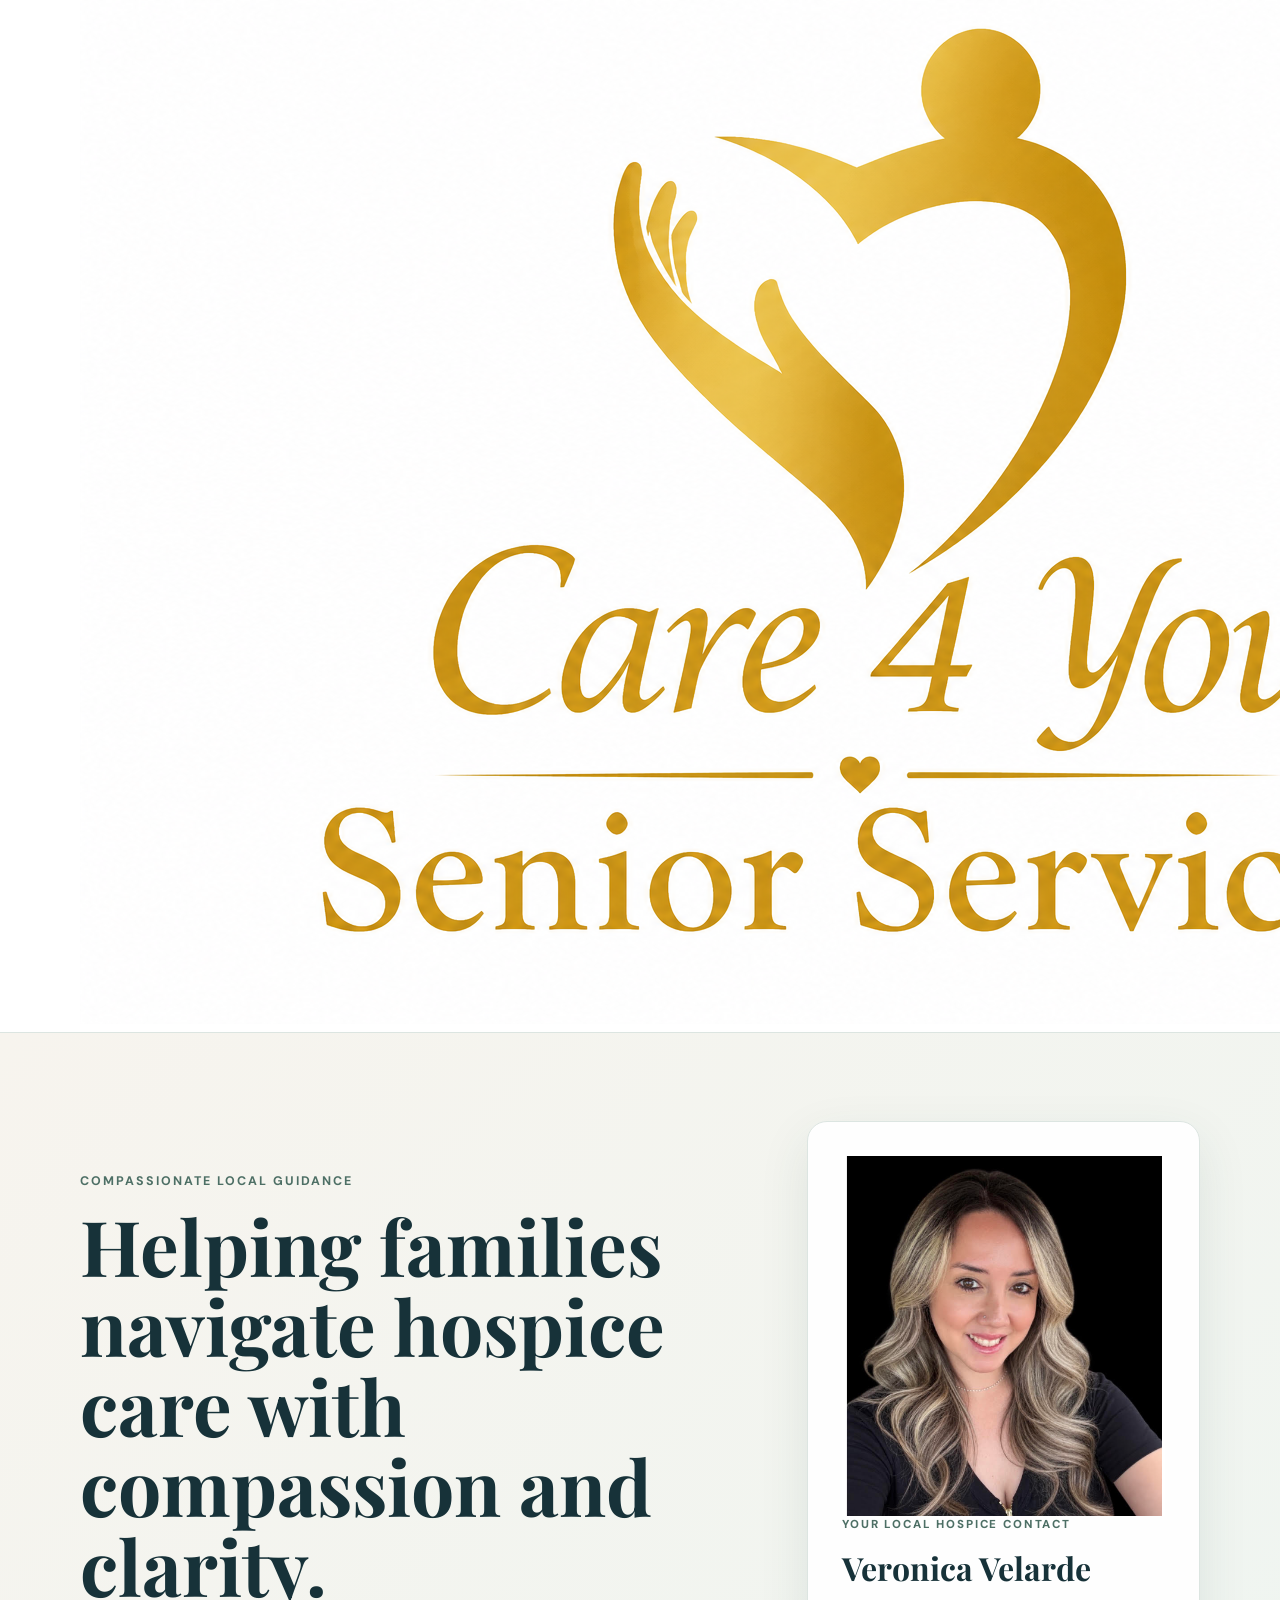
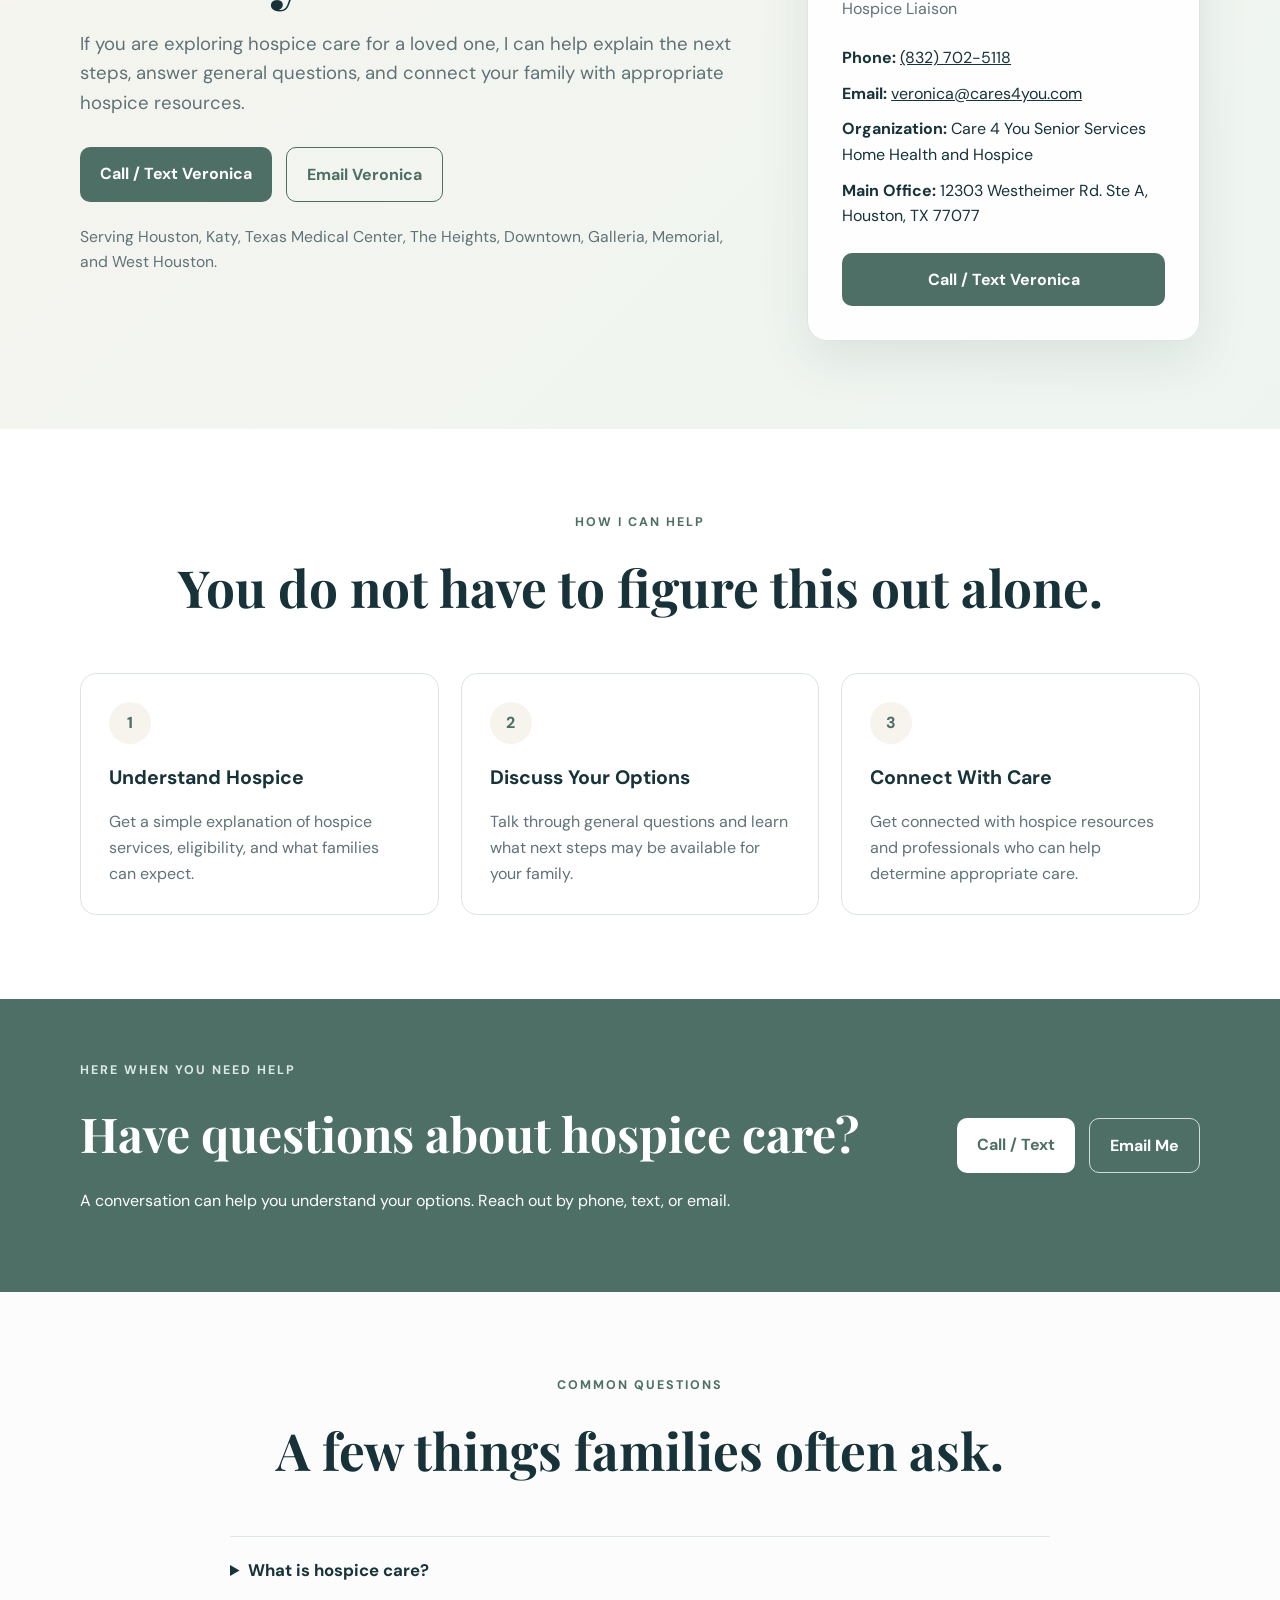
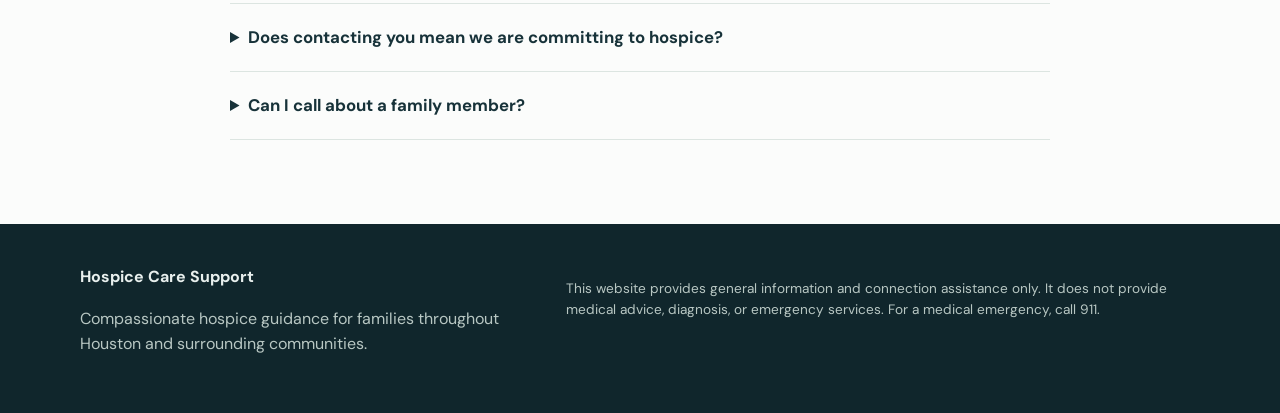
==== index.html @ 18a0938e "Add care 4 you logo to header" ====
<!DOCTYPE html>
<html lang="en">
<head>
  <meta charset="UTF-8" />
  <meta name="viewport" content="width=device-width, initial-scale=1.0" />
  <meta name="description" content="Contact Veronica Velarde, Hospice Liaison with Care 4 You Senior Services Home Health and Hospice, serving Houston, Katy, Texas Medical Center, The Heights, Downtown, Galleria, Memorial, and West Houston." />
  <title>Veronica Velarde | Hospice Liaison | Care 4 You</title>
  <link rel="preconnect" href="https://fonts.googleapis.com">
  <link rel="preconnect" href="https://fonts.gstatic.com" crossorigin>
  <link href="https://fonts.googleapis.com/css2?family=DM+Sans:wght@400;500;600;700&family=Playfair+Display:wght@600;700&display=swap" rel="stylesheet">
  <link rel="stylesheet" href="styles.css" />
</head>
<body>
  <header class="topbar">
    <div class="container nav">
     <div class="brand"><img src="ChatGPT%20Image%20Sep%201%2C%202026%2C%2009_14_58%20PM.png" alt="Care 4 You Senior Services"></div>
      <a class="nav-call" href="tel:+18327025118">Call / Text</a>
    </div>
  </header>

  <main>
    <section class="hero">
      <div class="container hero-grid">
        <div>
          <p class="eyebrow">COMPASSIONATE LOCAL GUIDANCE</p>
          <h1>Helping families navigate hospice care with compassion and clarity.</h1>
          <p class="hero-copy">
            If you are exploring hospice care for a loved one, I can help explain the next steps,
            answer general questions, and connect your family with appropriate hospice resources.
          </p>

          <div class="hero-actions">
            <a class="btn btn-primary" href="tel:+18327025118">Call / Text Veronica</a>
            <a class="btn btn-secondary" href="mailto:veronica@cares4you.com">Email Veronica</a>
          </div>

          <p class="service-area">Serving Houston, Katy, Texas Medical Center, The Heights, Downtown, Galleria, Memorial, and West Houston.</p>
        </div>

        <div class="contact-card">
         <img class="profile-photo" src="veronica-velarde.png" alt="Veronica Velarde, Hospice Liaison" />
          <p class="small-label">YOUR LOCAL HOSPICE CONTACT</p>
          <h2>Veronica Velarde</h2>
          <p class="role">Hospice Liaison</p>

          <div class="contact-lines">
            <p><strong>Phone:</strong> <a href="tel:+18327025118">(832) 702-5118</a></p>
            <p><strong>Email:</strong> <a href="mailto:veronica@cares4you.com">veronica@cares4you.com</a></p>
            <p><strong>Organization:</strong> Care 4 You Senior Services Home Health and Hospice</p>
            <p><strong>Main Office:</strong> 12303 Westheimer Rd. Ste A, Houston, TX 77077</p>
          </div>

          <a class="btn btn-primary full" href="tel:+18327025118">Call / Text Veronica</a>
          </div>
        </div>
      </div>
    </section>

    <section class="section">
      <div class="container">
        <p class="eyebrow center">HOW I CAN HELP</p>
        <h2 class="section-title">You do not have to figure this out alone.</h2>

        <div class="cards">
          <article class="info-card">
            <div class="icon">1</div>
            <h3>Understand Hospice</h3>
            <p>Get a simple explanation of hospice services, eligibility, and what families can expect.</p>
          </article>

          <article class="info-card">
            <div class="icon">2</div>
            <h3>Discuss Your Options</h3>
            <p>Talk through general questions and learn what next steps may be available for your family.</p>
          </article>

          <article class="info-card">
            <div class="icon">3</div>
            <h3>Connect With Care</h3>
            <p>Get connected with hospice resources and professionals who can help determine appropriate care.</p>
          </article>
        </div>
      </div>
    </section>

    <section class="cta">
      <div class="container cta-inner">
        <div>
          <p class="eyebrow light">HERE WHEN YOU NEED HELP</p>
          <h2>Have questions about hospice care?</h2>
          <p>A conversation can help you understand your options. Reach out by phone, text, or email.</p>
        </div>

        <div class="cta-actions">
          <a class="btn btn-light" href="tel:+18327025118">Call / Text</a>
          <a class="btn btn-outline-light" href="mailto:veronica@cares4you.com">Email Me</a>
        </div>
      </div>
    </section>

    <section class="section faq-section">
      <div class="container narrow">
        <p class="eyebrow center">COMMON QUESTIONS</p>
        <h2 class="section-title">A few things families often ask.</h2>

        <details>
          <summary>What is hospice care?</summary>
          <p>Hospice focuses on comfort, quality of life, and support for people with serious illness and their families.</p>
        </details>

        <details>
          <summary>Does contacting you mean we are committing to hospice?</summary>
          <p>No. Reaching out is simply a way to ask questions and learn about options. A qualified hospice team determines eligibility and develops any plan of care.</p>
        </details>

        <details>
          <summary>Can I call about a family member?</summary>
          <p>Yes. You can reach out with general questions. Please avoid sending sensitive medical information through regular email or text unless you have been directed to a secure method.</p>
        </details>
      </div>
    </section>
  </main>

  <footer>
    <div class="container footer-inner">
      <div>
        <strong>Hospice Care Support</strong>
        <p>Compassionate hospice guidance for families throughout Houston and surrounding communities.</p>
      </div>
      <p class="disclaimer">
        This website provides general information and connection assistance only. It does not provide medical advice,
        diagnosis, or emergency services. For a medical emergency, call 911.
      </p>
    </div>
  </footer>
</body>
</html>
---- styles.css ----
* {
  box-sizing: border-box;
}

:root {
  --ink: #173239;
  --muted: #607277;
  --cream: #f7f4ee;
  --sage: #6f8f83;
  --sage-dark: #4d6f65;
  --white: #ffffff;
  --line: #dce5e1;
}

body {
  margin: 0;
  font-family: "DM Sans", Arial, sans-serif;
  color: var(--ink);
  background: var(--white);
  line-height: 1.6;
}

a {
  color: inherit;
}

.container {
  width: min(1120px, calc(100% - 40px));
  margin: 0 auto;
}

.narrow {
  max-width: 820px;
}

.topbar {
  background: var(--white);
  border-bottom: 1px solid var(--line);
  position: sticky;
  top: 0;
  z-index: 10;
}

.nav {
  min-height: 72px;
  display: flex;
  align-items: center;
  justify-content: space-between;
}

.brand {
  font-family: "Playfair Display", Georgia, serif;
  font-size: 1.25rem;
  font-weight: 700;
}

.nav-call {
  text-decoration: none;
  font-weight: 700;
  color: var(--sage-dark);
}

.hero {
  background: linear-gradient(135deg, #f7f4ee 0%, #eef5f1 100%);
  padding: 88px 0;
}

.hero-grid {
  display: grid;
  grid-template-columns: 1.35fr .8fr;
  gap: 64px;
  align-items: center;
}

.eyebrow {
  font-size: .78rem;
  letter-spacing: .16em;
  font-weight: 700;
  color: var(--sage-dark);
  margin: 0 0 14px;
}

.eyebrow.center {
  text-align: center;
}

.eyebrow.light {
  color: #dbe9e4;
}

h1, h2, h3 {
  margin-top: 0;
}

h1, h2 {
  font-family: "Playfair Display", Georgia, serif;
}

h1 {
  font-size: clamp(2.6rem, 6vw, 4.8rem);
  line-height: 1.04;
  margin-bottom: 24px;
  max-width: 850px;
}

.hero-copy {
  font-size: 1.16rem;
  color: var(--muted);
  max-width: 720px;
  margin-bottom: 28px;
}

.hero-actions,
.cta-actions {
  display: flex;
  gap: 14px;
  flex-wrap: wrap;
}

.btn {
  display: inline-block;
  text-decoration: none;
  padding: 14px 20px;
  border-radius: 10px;
  font-weight: 700;
  transition: .2s ease;
}

.btn-primary {
  background: var(--sage-dark);
  color: var(--white);
}

.btn-primary:hover {
  transform: translateY(-1px);
  background: #3f6057;
}

.btn-secondary {
  border: 1px solid var(--sage-dark);
  color: var(--sage-dark);
  background: transparent;
}

.btn.full {
  display: block;
  text-align: center;
}

.service-area {
  margin-top: 22px;
  color: var(--muted);
  font-size: .98rem;
}

.contact-card {
  background: rgba(255,255,255,.92);
  border: 1px solid var(--line);
  padding: 34px;
  border-radius: 20px;
  box-shadow: 0 18px 50px rgba(44, 74, 67, .10);
}

.small-label {
  margin: 0 0 8px;
  font-size: .72rem;
  font-weight: 800;
  letter-spacing: .16em;
  color: var(--sage-dark);
}

.contact-card h2 {
  margin-bottom: 2px;
  font-size: 2rem;
}

.role {
  margin-top: 0;
  color: var(--muted);
}

.contact-lines {
  margin: 24px 0;
}

.contact-lines p {
  margin: 10px 0;
}

.section {
  padding: 84px 0;
}

.section-title {
  font-size: clamp(2rem, 4vw, 3.2rem);
  text-align: center;
  margin-bottom: 44px;
}

.cards {
  display: grid;
  grid-template-columns: repeat(3, 1fr);
  gap: 22px;
}

.info-card {
  border: 1px solid var(--line);
  border-radius: 16px;
  padding: 28px;
}

.info-card h3 {
  font-size: 1.22rem;
  margin-bottom: 10px;
}

.info-card p {
  color: var(--muted);
  margin-bottom: 0;
}

.icon {
  width: 42px;
  height: 42px;
  border-radius: 50%;
  display: grid;
  place-items: center;
  background: var(--cream);
  color: var(--sage-dark);
  font-weight: 800;
  margin-bottom: 18px;
}

.cta {
  background: var(--sage-dark);
  color: var(--white);
  padding: 62px 0;
}

.cta-inner {
  display: flex;
  align-items: center;
  justify-content: space-between;
  gap: 36px;
}

.cta h2 {
  font-size: clamp(2rem, 4vw, 3rem);
  margin-bottom: 10px;
}

.cta p {
  max-width: 670px;
}

.btn-light {
  background: var(--white);
  color: var(--sage-dark);
}

.btn-outline-light {
  border: 1px solid rgba(255,255,255,.75);
  color: var(--white);
}

.faq-section {
  background: #fbfcfb;
}

details {
  border-top: 1px solid var(--line);
  padding: 20px 0;
}

details:last-child {
  border-bottom: 1px solid var(--line);
}

summary {
  cursor: pointer;
  font-weight: 700;
  font-size: 1.05rem;
}

details p {
  color: var(--muted);
  margin: 12px 0 0;
}

footer {
  background: #10262c;
  color: #e8efed;
  padding: 40px 0;
}

.footer-inner {
  display: grid;
  grid-template-columns: 1fr 1.4fr;
  gap: 34px;
  align-items: start;
}

.footer-inner p {
  color: #b8c7c3;
}

.disclaimer {
  font-size: .85rem;
}

@media (max-width: 820px) {
  .hero {
    padding: 64px 0;
  }

  .hero-grid,
  .cards,
  .footer-inner {
    grid-template-columns: 1fr;
  }

  .hero-grid {
    gap: 34px;
  }

  .cta-inner {
    display: block;
  }

  .cta-actions {
    margin-top: 24px;
  }
}

@media (max-width: 520px) {
  .container {
    width: min(100% - 28px, 1120px);
  }

  h1 {
    font-size: 2.55rem;
  }

  .hero-actions .btn,
  .cta-actions .btn {
    width: 100%;
    text-align: center;
  }

  .contact-card {
    padding: 26px 22px;
  }
}


.profile-card {
  padding: 0;
  overflow: hidden;
}

.photo-wrap {
  width: 100%;
  background: #111;
  border-bottom: 1px solid var(--line);
}

.profile-photo {
  width: 100%;
  height: 360px;
  display: block;
  object-fit: cover;
  object-position: center 18%;
}

.profile-content {
  padding: 28px 34px 34px;
}

@media (max-width: 820px) {
  .profile-photo {
    height: 460px;
    object-position: center 15%;
  }
}

@media (max-width: 520px) {
  .profile-photo {
    height: 380px;
  }

  .profile-content {
    padding: 24px 22px 28px;
  }
}
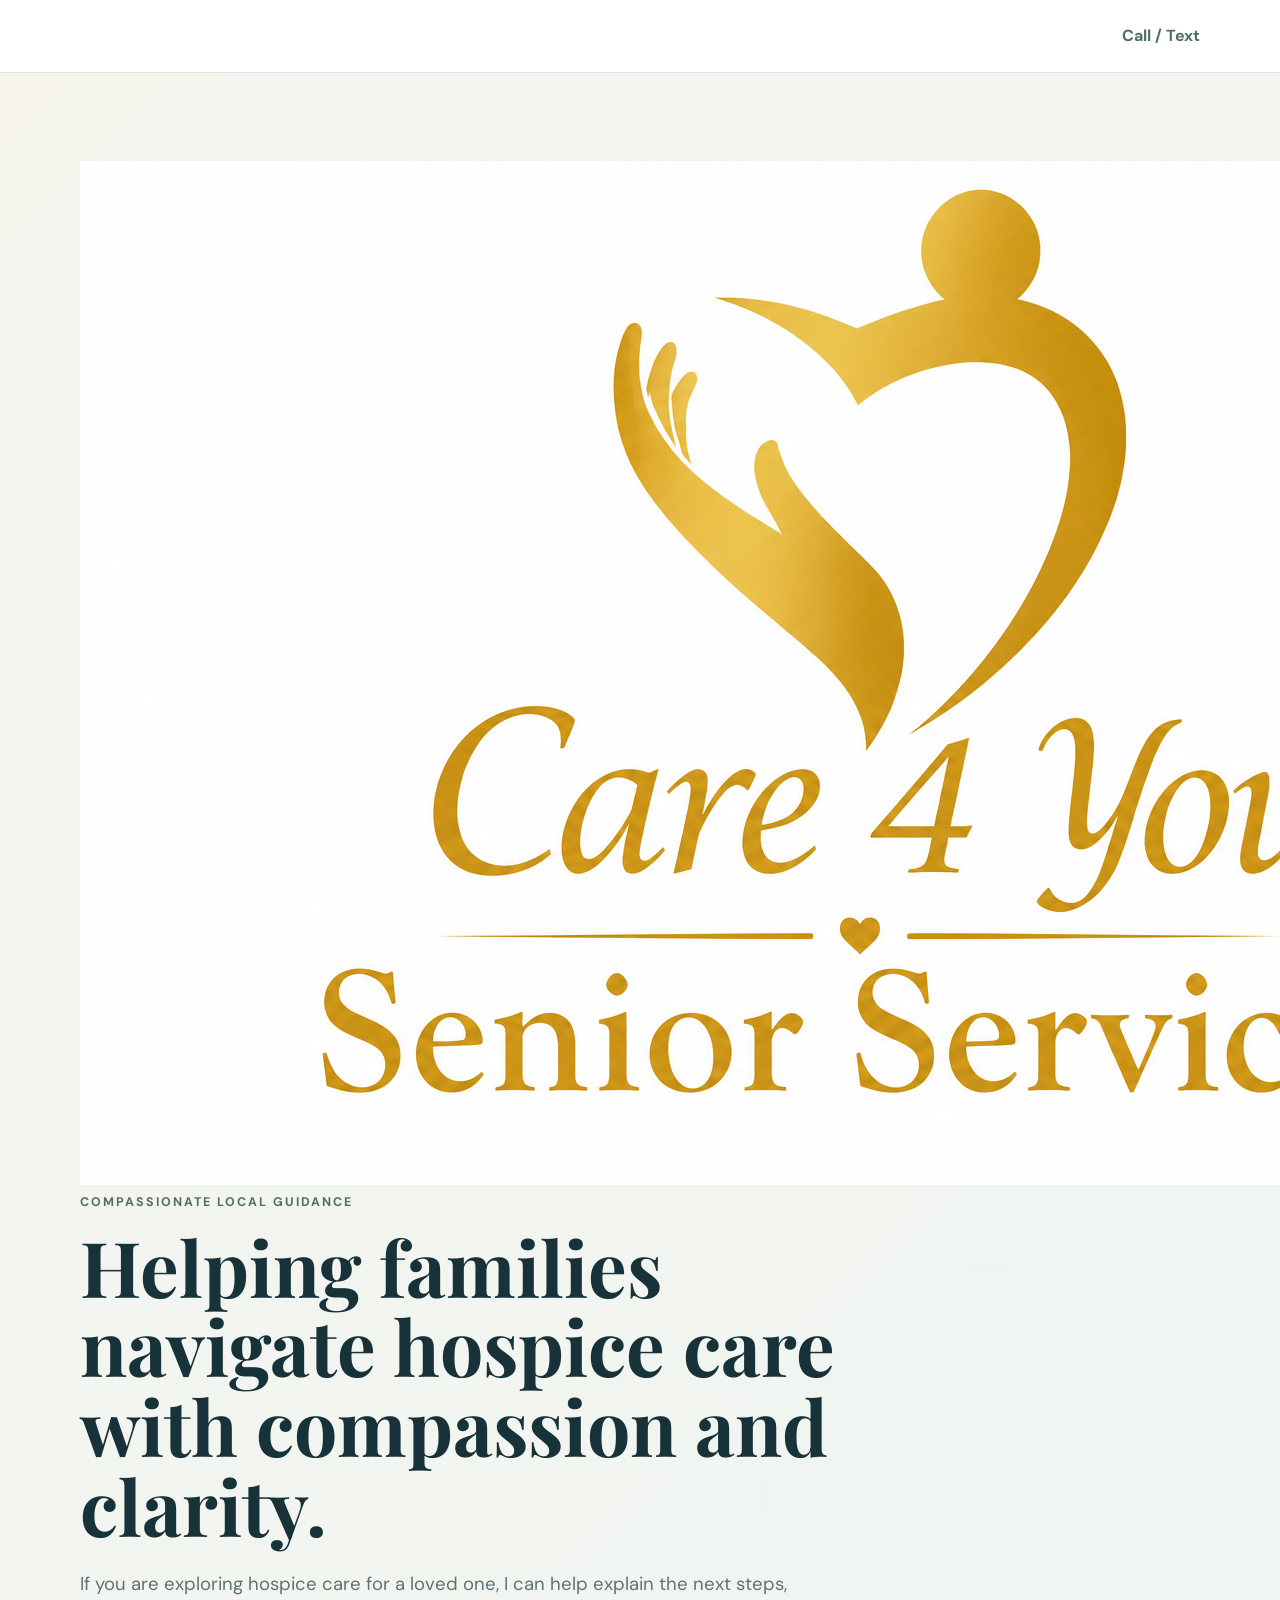
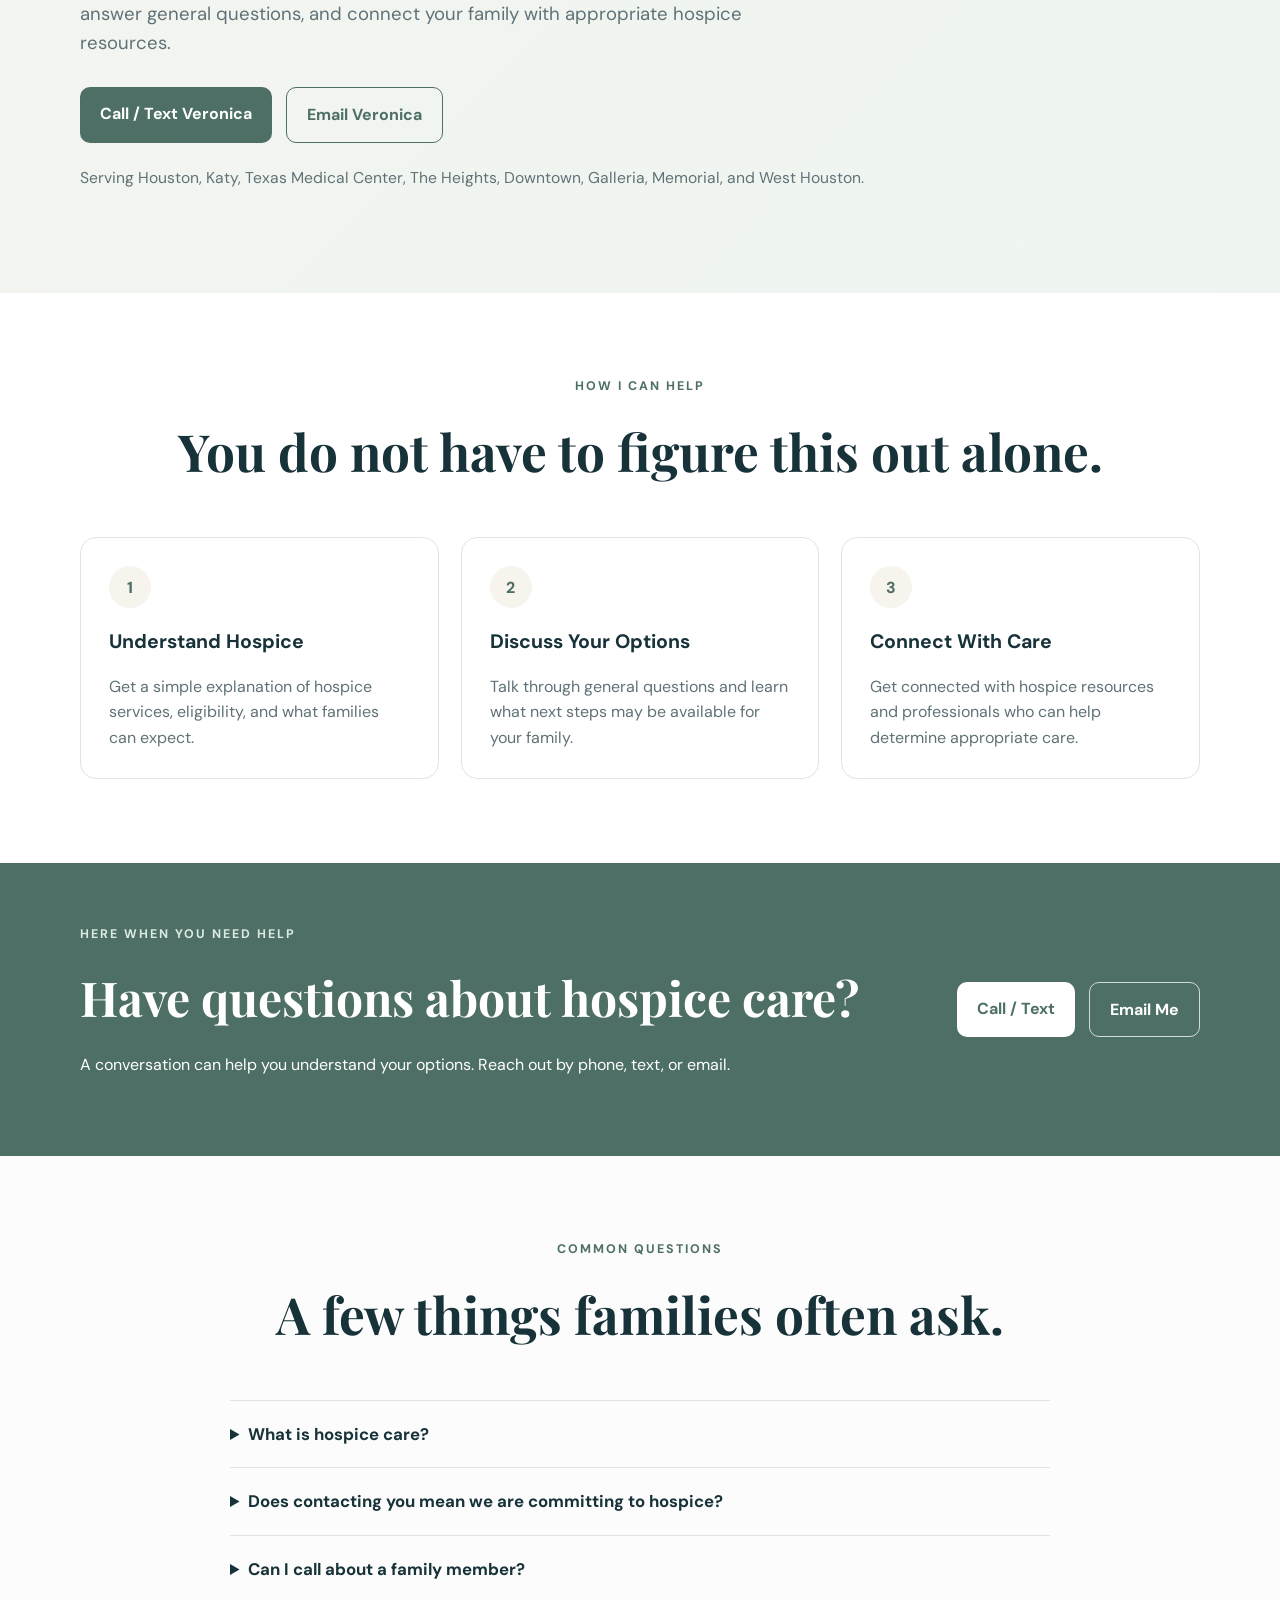
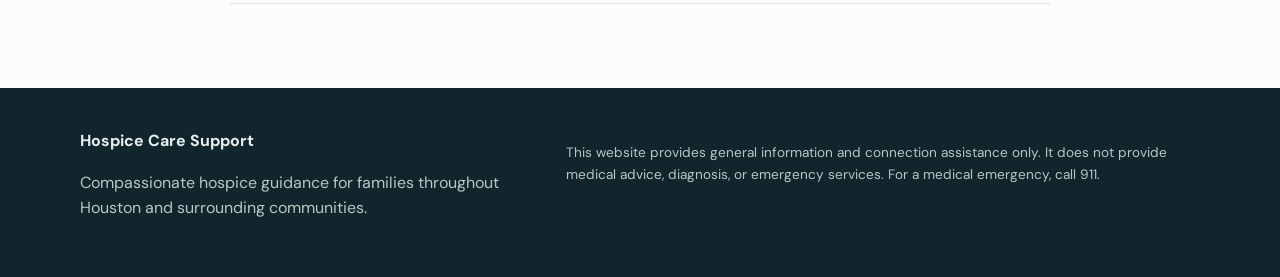
==== commit fe467d69: "Update index.html" ====
--- a/index.html
+++ b/index.html
@@ -13,7 +13,7 @@
 <body>
   <header class="topbar">
     <div class="container nav">
-     <div class="brand"><img src="ChatGPT%20Image%20Sep%201%2C%202026%2C%2009_14_58%20PM.png" alt="Care 4 You Senior Services"></div>
+    <div class="brand"></div>
       <a class="nav-call" href="tel:+18327025118">Call / Text</a>
     </div>
   </header>
@@ -22,6 +22,7 @@
     <section class="hero">
       <div class="container hero-grid">
         <div>
+          <img class="hero-logo" src="ChatGPT%20Image%20Sep%201%2C%202026%2C%2009_14_58%20PM.png" alt="Care 4 You Senior Services">
           <p class="eyebrow">COMPASSIONATE LOCAL GUIDANCE</p>
           <h1>Helping families navigate hospice care with compassion and clarity.</h1>
           <p class="hero-copy">
--- a/styles.css
+++ b/styles.css
@@ -53,6 +53,12 @@
   font-size: 1.25rem;
   font-weight: 700;
 }
+.brand img {
+    display: block;
+    width: 150px;
+    height: 55px;
+    object-fit: contain;
+}
 
 .nav-call {
   text-decoration: none;
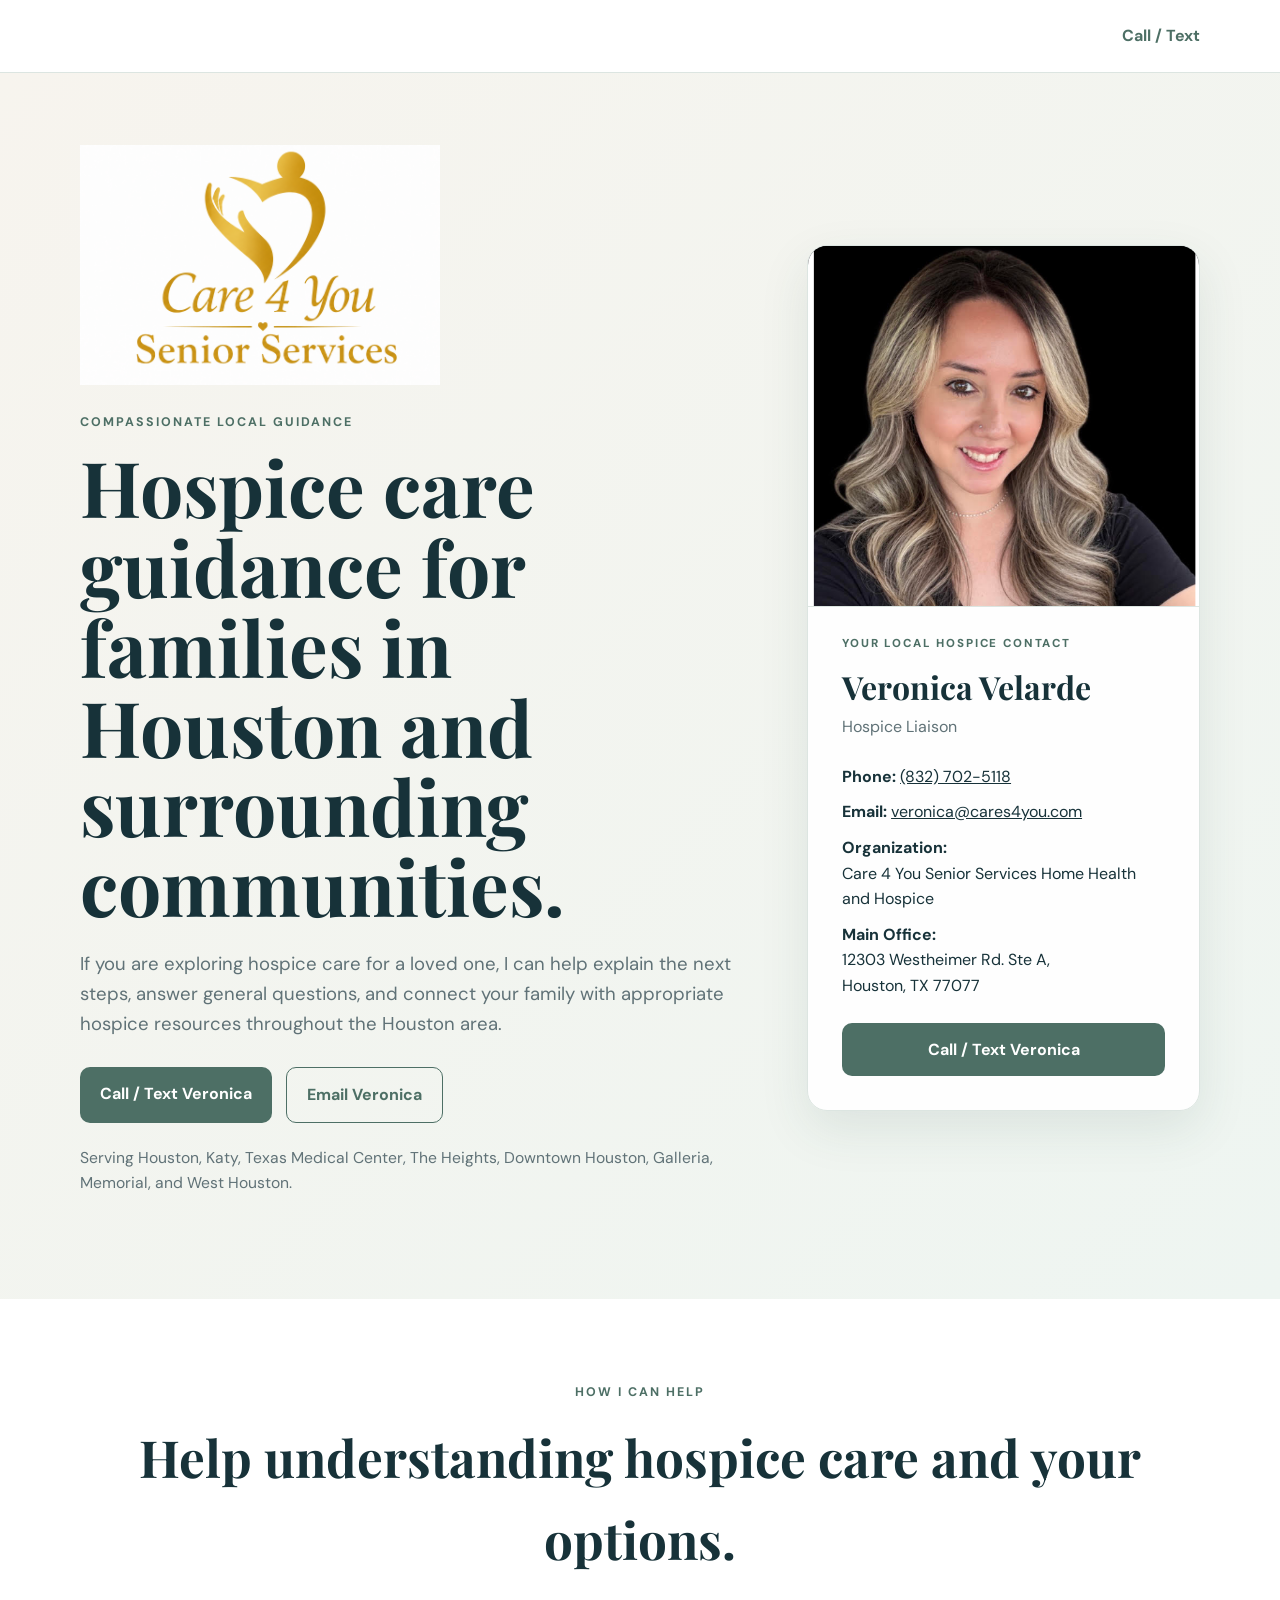
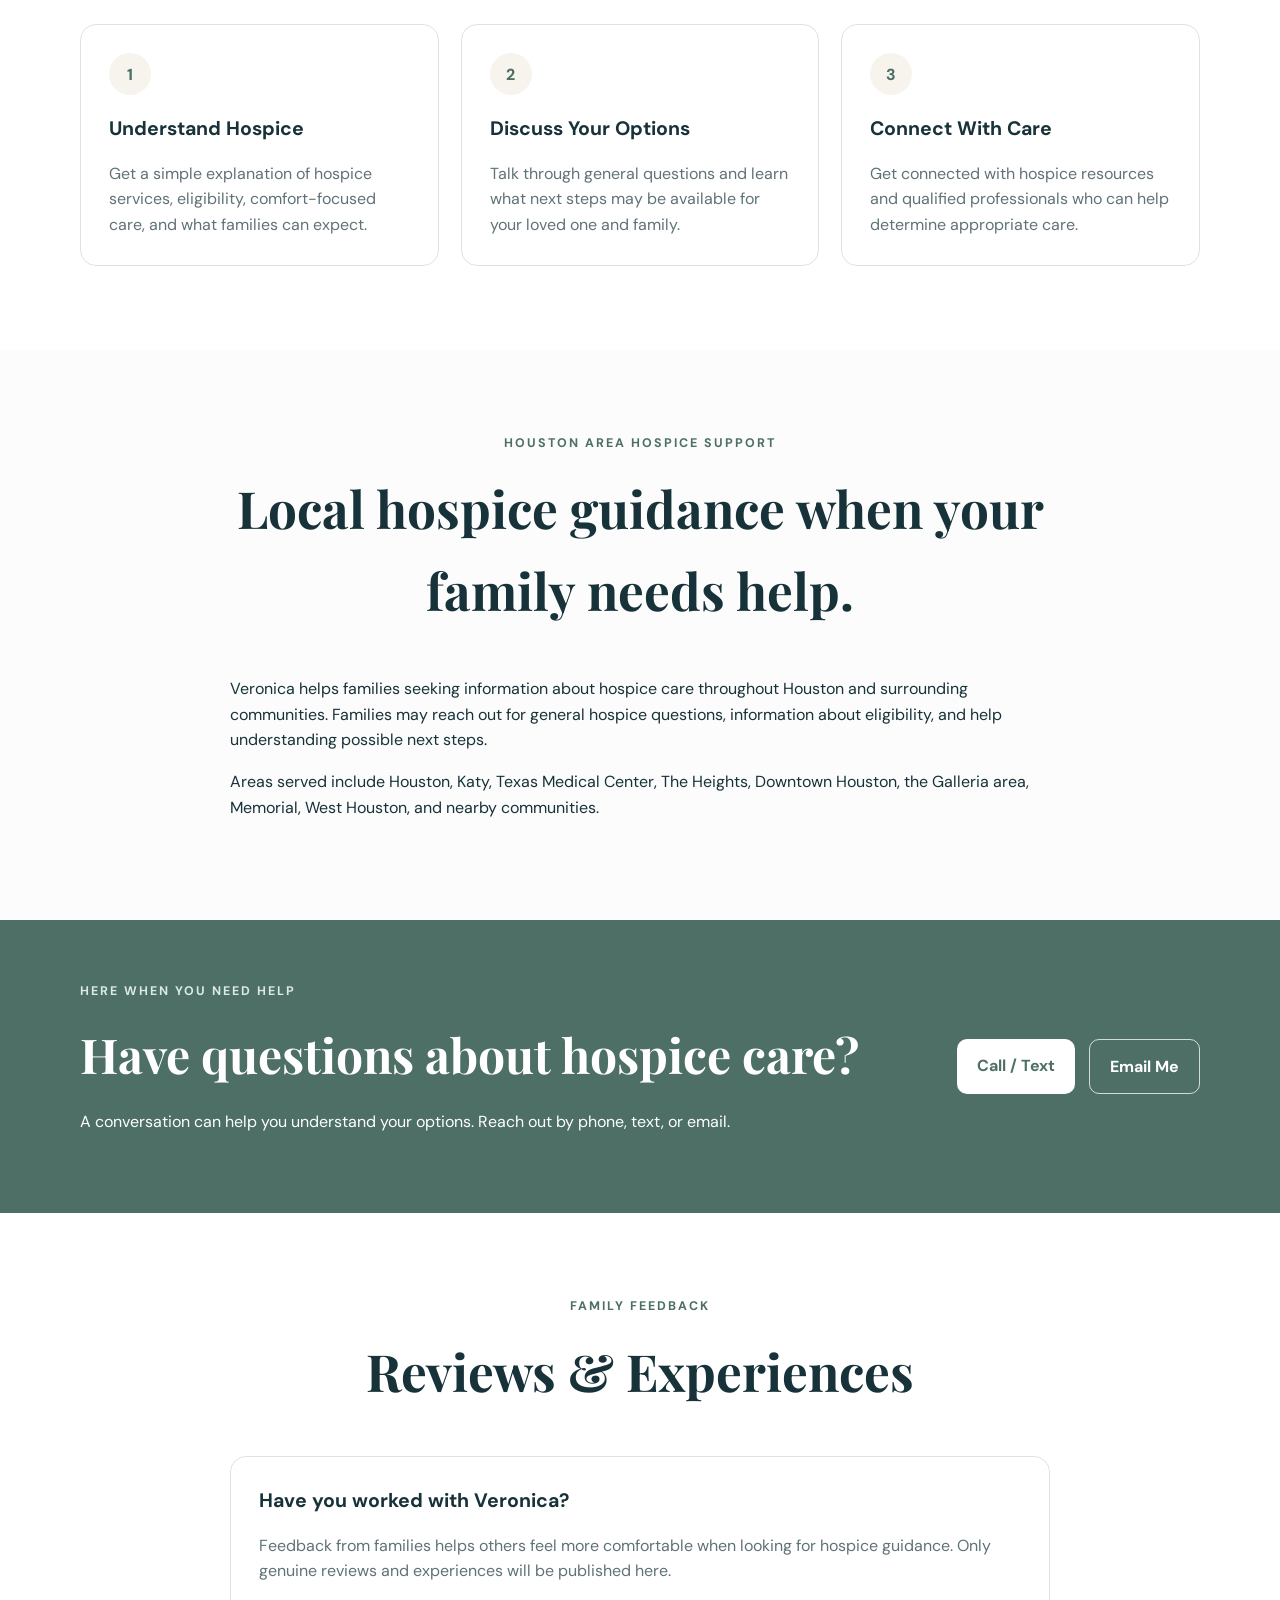
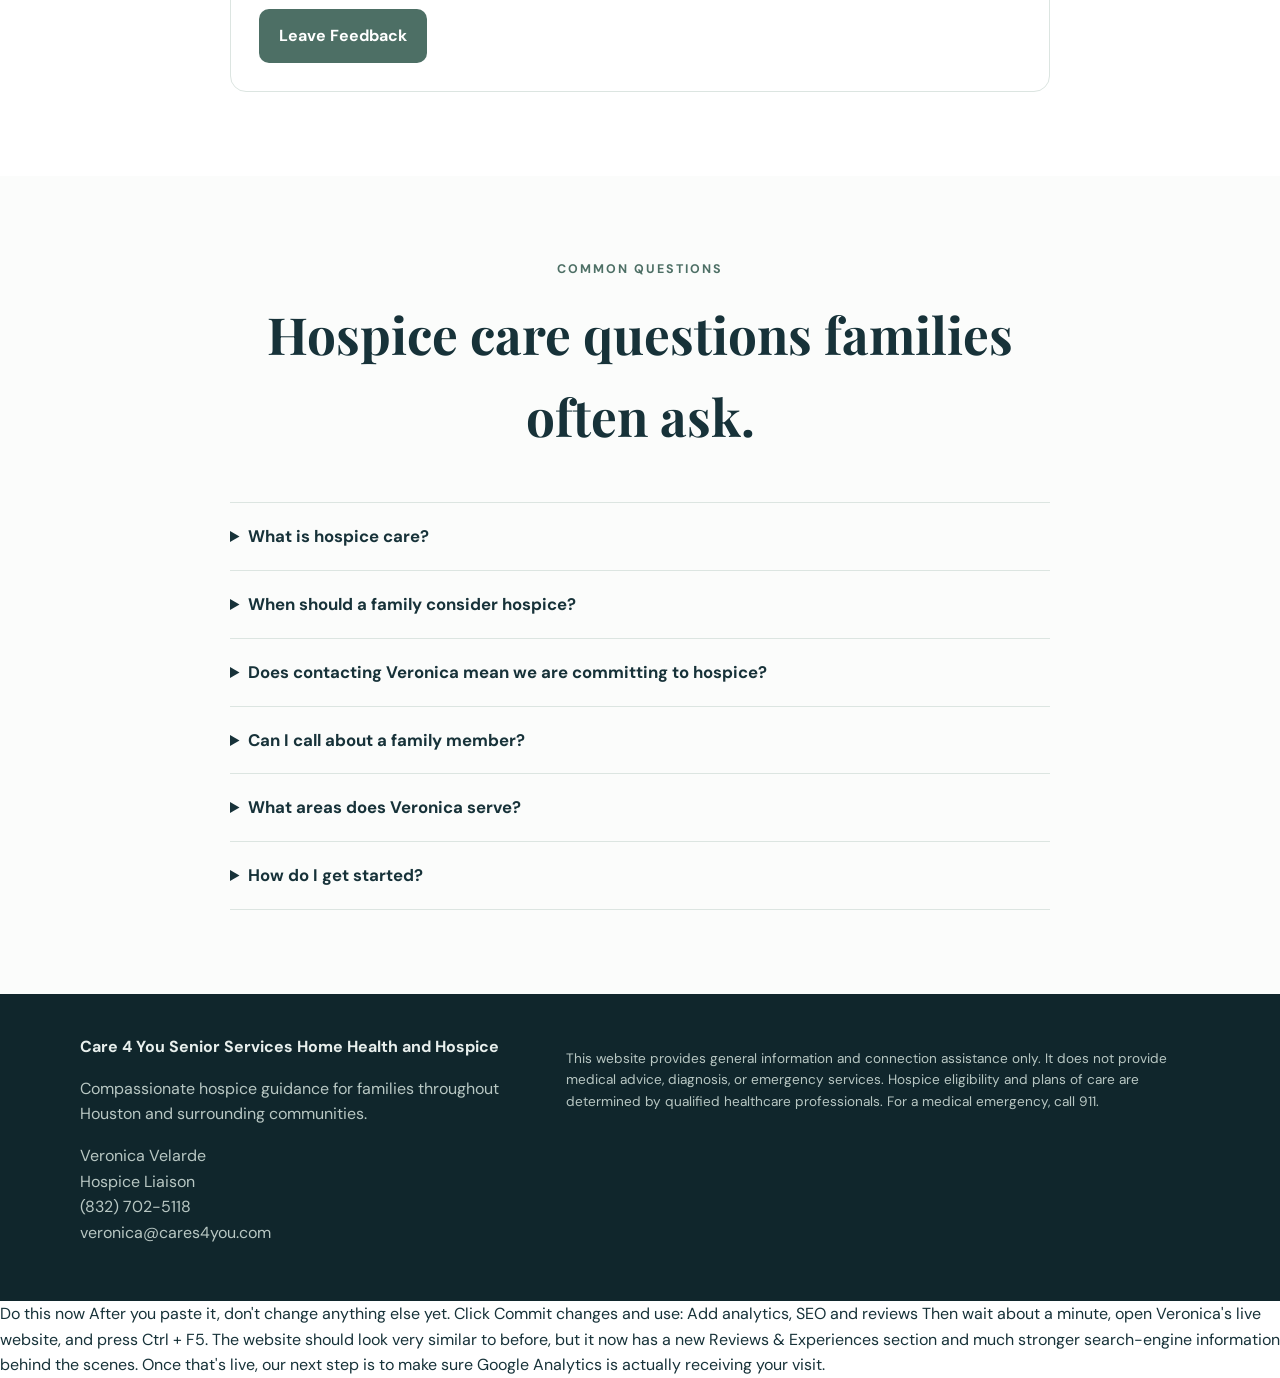
==== commit d30578de: "Update index.html" ====
--- a/index.html
+++ b/index.html
@@ -1,138 +1,587 @@
 <!DOCTYPE html>
 <html lang="en">
 <head>
+
+  <!-- Google Analytics -->
+  <script async src="https://www.googletagmanager.com/gtag/js?id=G-F13SNYZXZ0"></script>
+  <script>
+    window.dataLayer = window.dataLayer || [];
+    function gtag(){dataLayer.push(arguments);}
+    gtag('js', new Date());
+    gtag('config', 'G-F13SNYZXZ0');
+  </script>
+
   <meta charset="UTF-8" />
   <meta name="viewport" content="width=device-width, initial-scale=1.0" />
-  <meta name="description" content="Contact Veronica Velarde, Hospice Liaison with Care 4 You Senior Services Home Health and Hospice, serving Houston, Katy, Texas Medical Center, The Heights, Downtown, Galleria, Memorial, and West Houston." />
-  <title>Veronica Velarde | Hospice Liaison | Care 4 You</title>
+
+  <title>Hospice Care Help in Houston & Katy | Veronica Velarde</title>
+
+  <meta
+    name="description"
+    content="Contact Veronica Velarde, Hospice Liaison with Care 4 You Senior Services Home Health and Hospice. Helping families understand hospice care options in Houston, Katy, Texas Medical Center, The Heights, Downtown, Galleria, Memorial and West Houston."
+  />
+
+  <meta name="robots" content="index, follow" />
+
+  <link
+    rel="canonical"
+    href="https://branthaynes6-afk.github.io/veronica-hospice-care/"
+  />
+
+  <meta property="og:title" content="Hospice Care Help in Houston & Katy | Veronica Velarde" />
+
+  <meta
+    property="og:description"
+    content="Compassionate hospice care guidance for families throughout Houston, Katy, Memorial, The Heights, Texas Medical Center and surrounding communities."
+  />
+
+  <meta
+    property="og:url"
+    content="https://branthaynes6-afk.github.io/veronica-hospice-care/"
+  />
+
+  <meta property="og:type" content="website" />
+
   <link rel="preconnect" href="https://fonts.googleapis.com">
   <link rel="preconnect" href="https://fonts.gstatic.com" crossorigin>
-  <link href="https://fonts.googleapis.com/css2?family=DM+Sans:wght@400;500;600;700&family=Playfair+Display:wght@600;700&display=swap" rel="stylesheet">
+
+  <link
+    href="https://fonts.googleapis.com/css2?family=DM+Sans:wght@400;500;600;700&family=Playfair+Display:wght@600;700&display=swap"
+    rel="stylesheet"
+  />
+
   <link rel="stylesheet" href="styles.css" />
+
+  <!-- Search Engine Structured Data -->
+  <script type="application/ld+json">
+  {
+    "@context": "https://schema.org",
+    "@graph": [
+      {
+        "@type": "Person",
+        "name": "Veronica Velarde",
+        "jobTitle": "Hospice Liaison",
+        "telephone": "+1-832-702-5118",
+        "email": "veronica@cares4you.com",
+        "worksFor": {
+          "@type": "Organization",
+          "name": "Care 4 You Senior Services Home Health and Hospice"
+        },
+        "areaServed": [
+          "Houston, Texas",
+          "Katy, Texas",
+          "Texas Medical Center",
+          "The Heights, Houston",
+          "Downtown Houston",
+          "Galleria, Houston",
+          "Memorial, Houston",
+          "West Houston"
+        ]
+      },
+      {
+        "@type": "MedicalBusiness",
+        "name": "Care 4 You Senior Services Home Health and Hospice",
+        "telephone": "+1-832-702-5118",
+        "email": "veronica@cares4you.com",
+        "address": {
+          "@type": "PostalAddress",
+          "streetAddress": "12303 Westheimer Rd. Ste A",
+          "addressLocality": "Houston",
+          "addressRegion": "TX",
+          "postalCode": "77077",
+          "addressCountry": "US"
+        },
+        "areaServed": [
+          "Houston",
+          "Katy",
+          "Texas Medical Center",
+          "The Heights",
+          "Downtown Houston",
+          "Galleria",
+          "Memorial",
+          "West Houston"
+        ]
+      }
+    ]
+  }
+  </script>
+
 </head>
+
 <body>
+
   <header class="topbar">
     <div class="container nav">
-    <div class="brand"></div>
-      <a class="nav-call" href="tel:+18327025118">Call / Text</a>
+      <div class="brand"></div>
+
+      <a
+        class="nav-call"
+        href="tel:+18327025118"
+        onclick="gtag('event','phone_click',{'event_category':'contact'});"
+      >
+        Call / Text
+      </a>
     </div>
   </header>
 
   <main>
+
+    <!-- HERO -->
     <section class="hero">
       <div class="container hero-grid">
+
         <div>
-          <img class="hero-logo" src="ChatGPT%20Image%20Sep%201%2C%202026%2C%2009_14_58%20PM.png" alt="Care 4 You Senior Services">
+
+          <img
+            class="hero-logo"
+            src="ChatGPT%20Image%20Sep%201%2C%202026%2C%2009_14_58%20PM.png"
+            alt="Care 4 You Senior Services Home Health and Hospice"
+          >
+
           <p class="eyebrow">COMPASSIONATE LOCAL GUIDANCE</p>
-          <h1>Helping families navigate hospice care with compassion and clarity.</h1>
+
+          <h1>
+            Hospice care guidance for families in Houston and surrounding communities.
+          </h1>
+
           <p class="hero-copy">
-            If you are exploring hospice care for a loved one, I can help explain the next steps,
-            answer general questions, and connect your family with appropriate hospice resources.
+            If you are exploring hospice care for a loved one, I can help explain
+            the next steps, answer general questions, and connect your family with
+            appropriate hospice resources throughout the Houston area.
           </p>
 
           <div class="hero-actions">
-            <a class="btn btn-primary" href="tel:+18327025118">Call / Text Veronica</a>
-            <a class="btn btn-secondary" href="mailto:veronica@cares4you.com">Email Veronica</a>
+
+            <a
+              class="btn btn-primary"
+              href="tel:+18327025118"
+              onclick="gtag('event','phone_click',{'event_category':'contact','event_label':'hero'});"
+            >
+              Call / Text Veronica
+            </a>
+
+            <a
+              class="btn btn-secondary"
+              href="mailto:veronica@cares4you.com"
+              onclick="gtag('event','email_click',{'event_category':'contact','event_label':'hero'});"
+            >
+              Email Veronica
+            </a>
+
           </div>
 
-          <p class="service-area">Serving Houston, Katy, Texas Medical Center, The Heights, Downtown, Galleria, Memorial, and West Houston.</p>
+          <p class="service-area">
+            Serving Houston, Katy, Texas Medical Center, The Heights,
+            Downtown Houston, Galleria, Memorial, and West Houston.
+          </p>
+
         </div>
 
-        <div class="contact-card">
-         <img class="profile-photo" src="veronica-velarde.png" alt="Veronica Velarde, Hospice Liaison" />
-          <p class="small-label">YOUR LOCAL HOSPICE CONTACT</p>
-          <h2>Veronica Velarde</h2>
-          <p class="role">Hospice Liaison</p>
-
-          <div class="contact-lines">
-            <p><strong>Phone:</strong> <a href="tel:+18327025118">(832) 702-5118</a></p>
-            <p><strong>Email:</strong> <a href="mailto:veronica@cares4you.com">veronica@cares4you.com</a></p>
-            <p><strong>Organization:</strong> Care 4 You Senior Services Home Health and Hospice</p>
-            <p><strong>Main Office:</strong> 12303 Westheimer Rd. Ste A, Houston, TX 77077</p>
+
+        <!-- CONTACT CARD -->
+        <div class="contact-card profile-card">
+
+          <div class="photo-wrap">
+            <img
+              class="profile-photo"
+              src="veronica-velarde.png"
+              alt="Veronica Velarde, Hospice Liaison serving Houston and Katy Texas"
+            />
           </div>
 
-          <a class="btn btn-primary full" href="tel:+18327025118">Call / Text Veronica</a>
+          <div class="profile-content">
+
+            <p class="small-label">YOUR LOCAL HOSPICE CONTACT</p>
+
+            <h2>Veronica Velarde</h2>
+
+            <p class="role">
+              Hospice Liaison
+            </p>
+
+            <div class="contact-lines">
+
+              <p>
+                <strong>Phone:</strong>
+                <a
+                  href="tel:+18327025118"
+                  onclick="gtag('event','phone_click',{'event_category':'contact','event_label':'contact_card'});"
+                >
+                  (832) 702-5118
+                </a>
+              </p>
+
+              <p>
+                <strong>Email:</strong>
+                <a
+                  href="mailto:veronica@cares4you.com"
+                  onclick="gtag('event','email_click',{'event_category':'contact','event_label':'contact_card'});"
+                >
+                  veronica@cares4you.com
+                </a>
+              </p>
+
+              <p>
+                <strong>Organization:</strong><br>
+                Care 4 You Senior Services Home Health and Hospice
+              </p>
+
+              <p>
+                <strong>Main Office:</strong><br>
+                12303 Westheimer Rd. Ste A,<br>
+                Houston, TX 77077
+              </p>
+
+            </div>
+
+            <a
+              class="btn btn-primary full"
+              href="tel:+18327025118"
+              onclick="gtag('event','phone_click',{'event_category':'contact','event_label':'profile_button'});"
+            >
+              Call / Text Veronica
+            </a>
+
           </div>
+
         </div>
+
       </div>
     </section>
 
+
+    <!-- SERVICES -->
     <section class="section">
+
       <div class="container">
+
         <p class="eyebrow center">HOW I CAN HELP</p>
-        <h2 class="section-title">You do not have to figure this out alone.</h2>
+
+        <h2 class="section-title">
+          Help understanding hospice care and your options.
+        </h2>
 
         <div class="cards">
+
           <article class="info-card">
+
             <div class="icon">1</div>
+
             <h3>Understand Hospice</h3>
-            <p>Get a simple explanation of hospice services, eligibility, and what families can expect.</p>
+
+            <p>
+              Get a simple explanation of hospice services, eligibility,
+              comfort-focused care, and what families can expect.
+            </p>
+
           </article>
 
+
           <article class="info-card">
+
             <div class="icon">2</div>
+
             <h3>Discuss Your Options</h3>
-            <p>Talk through general questions and learn what next steps may be available for your family.</p>
+
+            <p>
+              Talk through general questions and learn what next steps may
+              be available for your loved one and family.
+            </p>
+
           </article>
 
+
           <article class="info-card">
+
             <div class="icon">3</div>
+
             <h3>Connect With Care</h3>
-            <p>Get connected with hospice resources and professionals who can help determine appropriate care.</p>
+
+            <p>
+              Get connected with hospice resources and qualified professionals
+              who can help determine appropriate care.
+            </p>
+
           </article>
+
         </div>
+
       </div>
     </section>
 
+
+    <!-- LOCAL SERVICE AREA -->
+    <section class="section faq-section">
+
+      <div class="container narrow">
+
+        <p class="eyebrow center">HOUSTON AREA HOSPICE SUPPORT</p>
+
+        <h2 class="section-title">
+          Local hospice guidance when your family needs help.
+        </h2>
+
+        <p>
+          Veronica helps families seeking information about hospice care
+          throughout Houston and surrounding communities. Families may reach
+          out for general hospice questions, information about eligibility,
+          and help understanding possible next steps.
+        </p>
+
+        <p>
+          Areas served include Houston, Katy, Texas Medical Center,
+          The Heights, Downtown Houston, the Galleria area, Memorial,
+          West Houston, and nearby communities.
+        </p>
+
+      </div>
+
+    </section>
+
+
+    <!-- CALL TO ACTION -->
     <section class="cta">
+
       <div class="container cta-inner">
+
         <div>
+
           <p class="eyebrow light">HERE WHEN YOU NEED HELP</p>
-          <h2>Have questions about hospice care?</h2>
-          <p>A conversation can help you understand your options. Reach out by phone, text, or email.</p>
+
+          <h2>
+            Have questions about hospice care?
+          </h2>
+
+          <p>
+            A conversation can help you understand your options.
+            Reach out by phone, text, or email.
+          </p>
+
         </div>
 
+
         <div class="cta-actions">
-          <a class="btn btn-light" href="tel:+18327025118">Call / Text</a>
-          <a class="btn btn-outline-light" href="mailto:veronica@cares4you.com">Email Me</a>
+
+          <a
+            class="btn btn-light"
+            href="tel:+18327025118"
+            onclick="gtag('event','phone_click',{'event_category':'contact','event_label':'cta'});"
+          >
+            Call / Text
+          </a>
+
+          <a
+            class="btn btn-outline-light"
+            href="mailto:veronica@cares4you.com"
+            onclick="gtag('event','email_click',{'event_category':'contact','event_label':'cta'});"
+          >
+            Email Me
+          </a>
+
         </div>
-      </div>
+
+      </div>
+
     </section>
 
+
+    <!-- REVIEWS -->
+    <section class="section">
+
+      <div class="container narrow">
+
+        <p class="eyebrow center">FAMILY FEEDBACK</p>
+
+        <h2 class="section-title">
+          Reviews & Experiences
+        </h2>
+
+        <div class="info-card">
+
+          <h3>Have you worked with Veronica?</h3>
+
+          <p>
+            Feedback from families helps others feel more comfortable
+            when looking for hospice guidance. Only genuine reviews
+            and experiences will be published here.
+          </p>
+
+          <br>
+
+          <a
+            class="btn btn-primary"
+            href="mailto:veronica@cares4you.com?subject=Website%20Review%20or%20Feedback"
+            onclick="gtag('event','review_click',{'event_category':'engagement'});"
+          >
+            Leave Feedback
+          </a>
+
+        </div>
+
+      </div>
+
+    </section>
+
+
+    <!-- FAQ -->
     <section class="section faq-section">
+
       <div class="container narrow">
+
         <p class="eyebrow center">COMMON QUESTIONS</p>
-        <h2 class="section-title">A few things families often ask.</h2>
+
+        <h2 class="section-title">
+          Hospice care questions families often ask.
+        </h2>
+
 
         <details>
-          <summary>What is hospice care?</summary>
-          <p>Hospice focuses on comfort, quality of life, and support for people with serious illness and their families.</p>
+
+          <summary>
+            What is hospice care?
+          </summary>
+
+          <p>
+            Hospice focuses on comfort, quality of life, and support for people
+            with serious illness and their families.
+          </p>
+
         </details>
 
+
         <details>
-          <summary>Does contacting you mean we are committing to hospice?</summary>
-          <p>No. Reaching out is simply a way to ask questions and learn about options. A qualified hospice team determines eligibility and develops any plan of care.</p>
+
+          <summary>
+            When should a family consider hospice?
+          </summary>
+
+          <p>
+            Families often begin asking about hospice when a serious illness
+            is progressing and the focus of care may be shifting toward
+            comfort and quality of life. A qualified hospice team determines
+            eligibility.
+          </p>
+
         </details>
 
+
         <details>
-          <summary>Can I call about a family member?</summary>
-          <p>Yes. You can reach out with general questions. Please avoid sending sensitive medical information through regular email or text unless you have been directed to a secure method.</p>
+
+          <summary>
+            Does contacting Veronica mean we are committing to hospice?
+          </summary>
+
+          <p>
+            No. Reaching out is simply a way to ask questions and understand
+            available options. A qualified hospice team determines eligibility
+            and develops any plan of care.
+          </p>
+
         </details>
-      </div>
+
+
+        <details>
+
+          <summary>
+            Can I call about a family member?
+          </summary>
+
+          <p>
+            Yes. You can reach out with general questions. Please avoid sending
+            sensitive medical information through regular email or text unless
+            you have been directed to a secure method.
+          </p>
+
+        </details>
+
+
+        <details>
+
+          <summary>
+            What areas does Veronica serve?
+          </summary>
+
+          <p>
+            Veronica works with families throughout Houston, Katy,
+            Texas Medical Center, The Heights, Downtown Houston,
+            Galleria, Memorial, West Houston, and surrounding areas.
+          </p>
+
+        </details>
+
+
+        <details>
+
+          <summary>
+            How do I get started?
+          </summary>
+
+          <p>
+            Call or text Veronica at (832) 702-5118 or email
+            veronica@cares4you.com to ask general questions and learn
+            about possible next steps.
+          </p>
+
+        </details>
+
+      </div>
+
     </section>
+
   </main>
 
+
+  <!-- FOOTER -->
   <footer>
+
     <div class="container footer-inner">
+
       <div>
-        <strong>Hospice Care Support</strong>
-        <p>Compassionate hospice guidance for families throughout Houston and surrounding communities.</p>
-      </div>
+
+        <strong>
+          Care 4 You Senior Services Home Health and Hospice
+        </strong>
+
+        <p>
+          Compassionate hospice guidance for families throughout
+          Houston and surrounding communities.
+        </p>
+
+        <p>
+          Veronica Velarde<br>
+          Hospice Liaison<br>
+          (832) 702-5118<br>
+          veronica@cares4you.com
+        </p>
+
+      </div>
+
+
       <p class="disclaimer">
-        This website provides general information and connection assistance only. It does not provide medical advice,
-        diagnosis, or emergency services. For a medical emergency, call 911.
+
+        This website provides general information and connection assistance
+        only. It does not provide medical advice, diagnosis, or emergency
+        services. Hospice eligibility and plans of care are determined by
+        qualified healthcare professionals. For a medical emergency, call 911.
+
       </p>
+
     </div>
+
   </footer>
+
 </body>
 </html>
+Do this now
+
+After you paste it, don't change anything else yet.
+
+Click Commit changes and use:
+
+Add analytics, SEO and reviews
+
+Then wait about a minute, open Veronica's live website, and press Ctrl + F5.
+
+The website should look very similar to before, but it now has a new Reviews & Experiences section and much stronger search-engine information behind the scenes.
+
+Once that's live, our next step is to make sure Google Analytics is actually receiving your visit.
--- a/styles.css
+++ b/styles.css
@@ -49,15 +49,7 @@
 }
 
 .brand {
-  font-family: "Playfair Display", Georgia, serif;
-  font-size: 1.25rem;
-  font-weight: 700;
-}
-.brand img {
-    display: block;
-    width: 150px;
-    height: 55px;
-    object-fit: contain;
+  min-width: 1px;
 }
 
 .nav-call {
@@ -68,7 +60,7 @@
 
 .hero {
   background: linear-gradient(135deg, #f7f4ee 0%, #eef5f1 100%);
-  padding: 88px 0;
+  padding: 72px 0 88px;
 }
 
 .hero-grid {
@@ -78,6 +70,16 @@
   align-items: center;
 }
 
+/* Large Care 4 You logo above the hero heading */
+.hero-logo {
+  display: block;
+  width: 360px;
+  max-width: 100%;
+  height: auto;
+  object-fit: contain;
+  margin: 0 0 28px 0;
+}
+
 .eyebrow {
   font-size: .78rem;
   letter-spacing: .16em;
@@ -94,11 +96,14 @@
   color: #dbe9e4;
 }
 
-h1, h2, h3 {
+h1,
+h2,
+h3 {
   margin-top: 0;
 }
 
-h1, h2 {
+h1,
+h2 {
   font-family: "Playfair Display", Georgia, serif;
 }
 
@@ -160,7 +165,7 @@
 }
 
 .contact-card {
-  background: rgba(255,255,255,.92);
+  background: rgba(255, 255, 255, .92);
   border: 1px solid var(--line);
   padding: 34px;
   border-radius: 20px;
@@ -265,7 +270,7 @@
 }
 
 .btn-outline-light {
-  border: 1px solid rgba(255,255,255,.75);
+  border: 1px solid rgba(255, 255, 255, .75);
   color: var(--white);
 }
 
@@ -314,51 +319,7 @@
   font-size: .85rem;
 }
 
-@media (max-width: 820px) {
-  .hero {
-    padding: 64px 0;
-  }
-
-  .hero-grid,
-  .cards,
-  .footer-inner {
-    grid-template-columns: 1fr;
-  }
-
-  .hero-grid {
-    gap: 34px;
-  }
-
-  .cta-inner {
-    display: block;
-  }
-
-  .cta-actions {
-    margin-top: 24px;
-  }
-}
-
-@media (max-width: 520px) {
-  .container {
-    width: min(100% - 28px, 1120px);
-  }
-
-  h1 {
-    font-size: 2.55rem;
-  }
-
-  .hero-actions .btn,
-  .cta-actions .btn {
-    width: 100%;
-    text-align: center;
-  }
-
-  .contact-card {
-    padding: 26px 22px;
-  }
-}
-
-
+/* Veronica profile card */
 .profile-card {
   padding: 0;
   overflow: hidden;
@@ -383,6 +344,32 @@
 }
 
 @media (max-width: 820px) {
+  .hero {
+    padding: 54px 0 64px;
+  }
+
+  .hero-grid,
+  .cards,
+  .footer-inner {
+    grid-template-columns: 1fr;
+  }
+
+  .hero-grid {
+    gap: 34px;
+  }
+
+  .hero-logo {
+    width: 300px;
+  }
+
+  .cta-inner {
+    display: block;
+  }
+
+  .cta-actions {
+    margin-top: 24px;
+  }
+
   .profile-photo {
     height: 460px;
     object-position: center 15%;
@@ -390,6 +377,33 @@
 }
 
 @media (max-width: 520px) {
+  .container {
+    width: min(100% - 28px, 1120px);
+  }
+
+  h1 {
+    font-size: 2.55rem;
+  }
+
+  .hero-logo {
+    width: 240px;
+    margin-bottom: 22px;
+  }
+
+  .hero-actions .btn,
+  .cta-actions .btn {
+    width: 100%;
+    text-align: center;
+  }
+
+  .contact-card {
+    padding: 26px 22px;
+  }
+
+  .profile-card {
+    padding: 0;
+  }
+
   .profile-photo {
     height: 380px;
   }
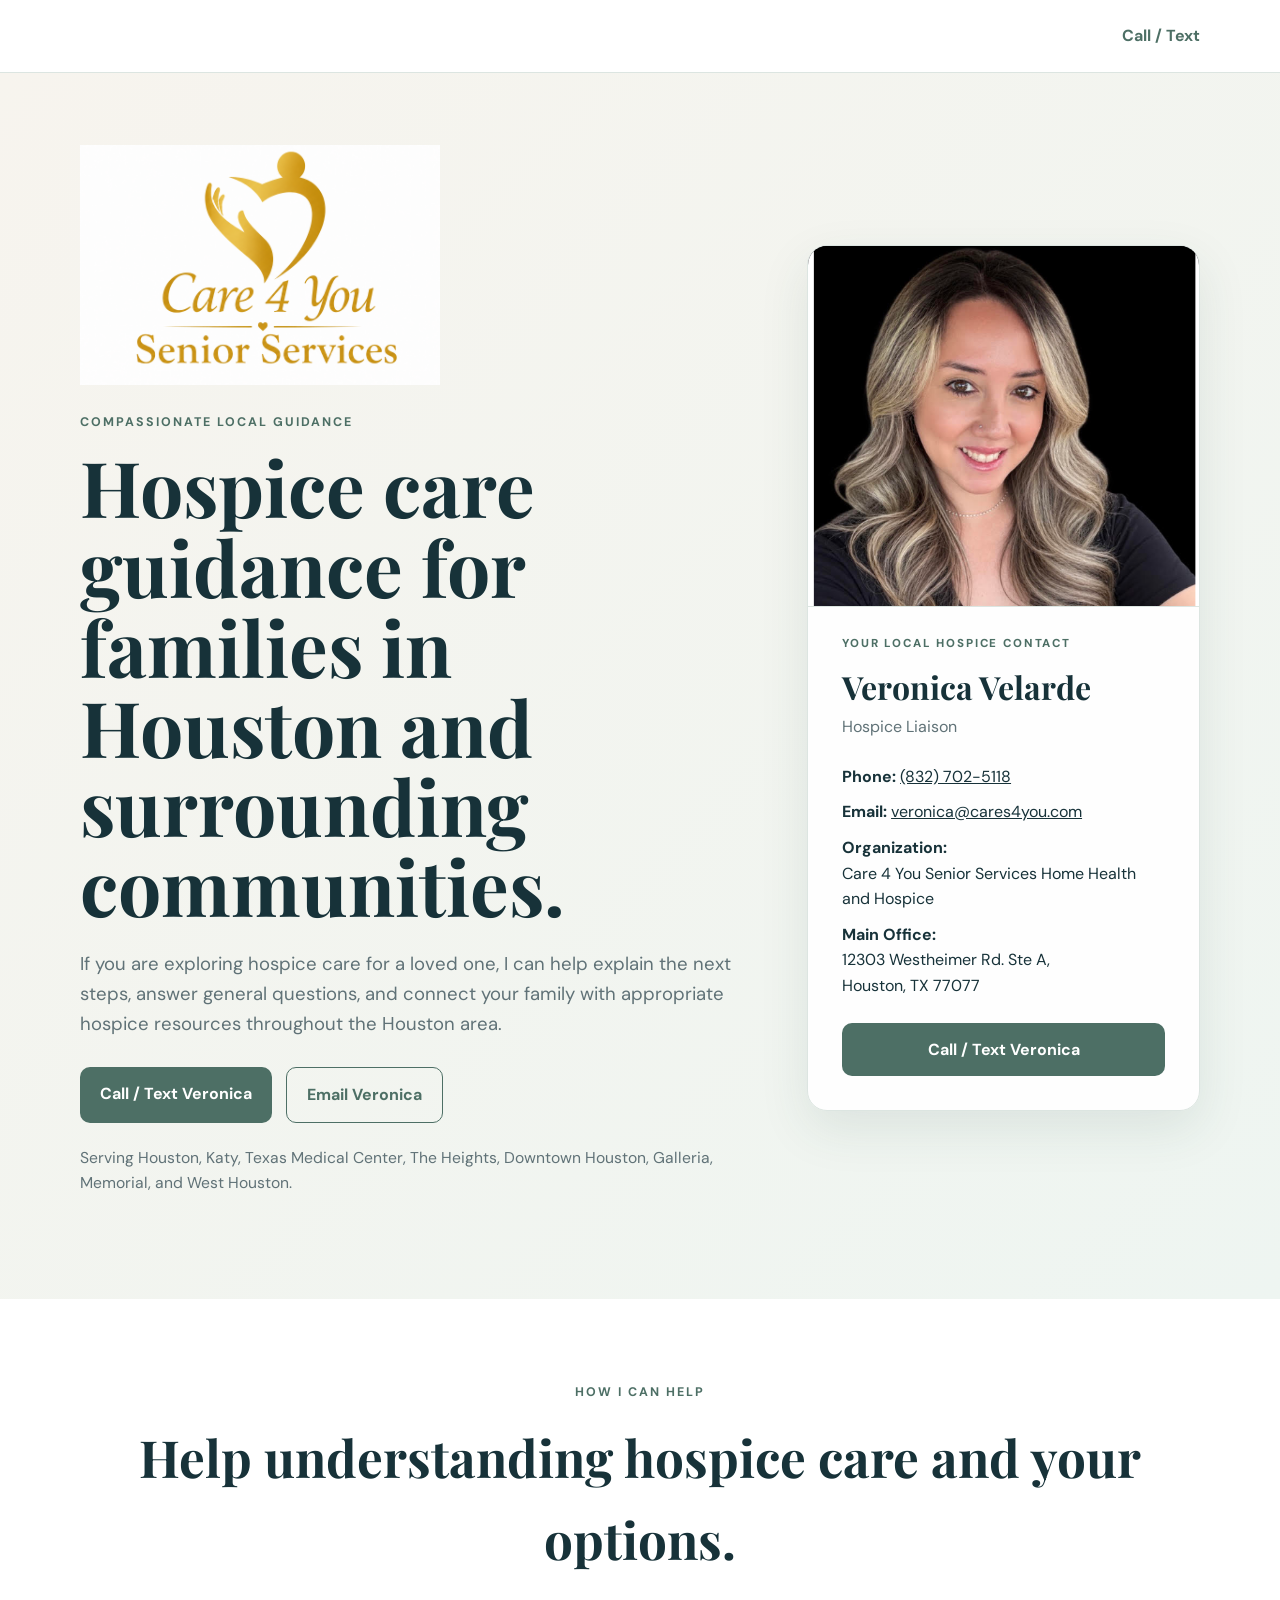
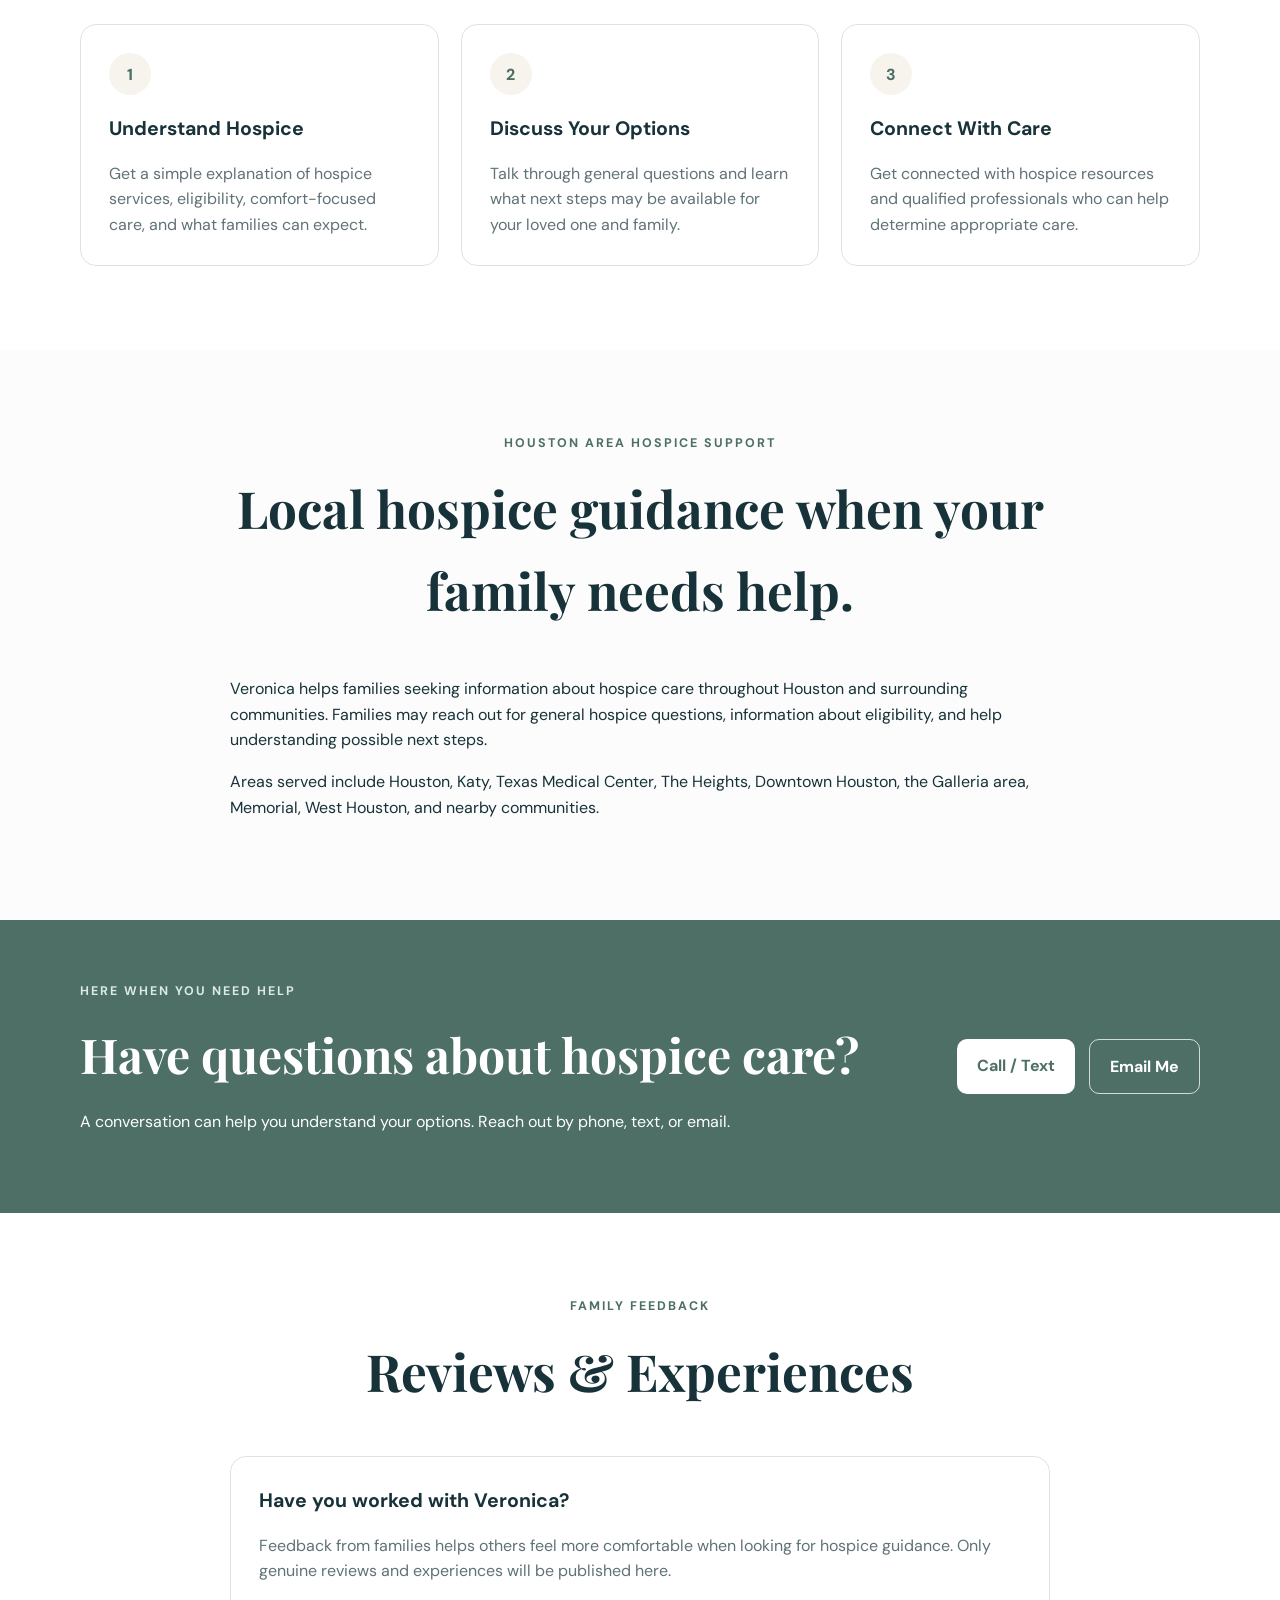
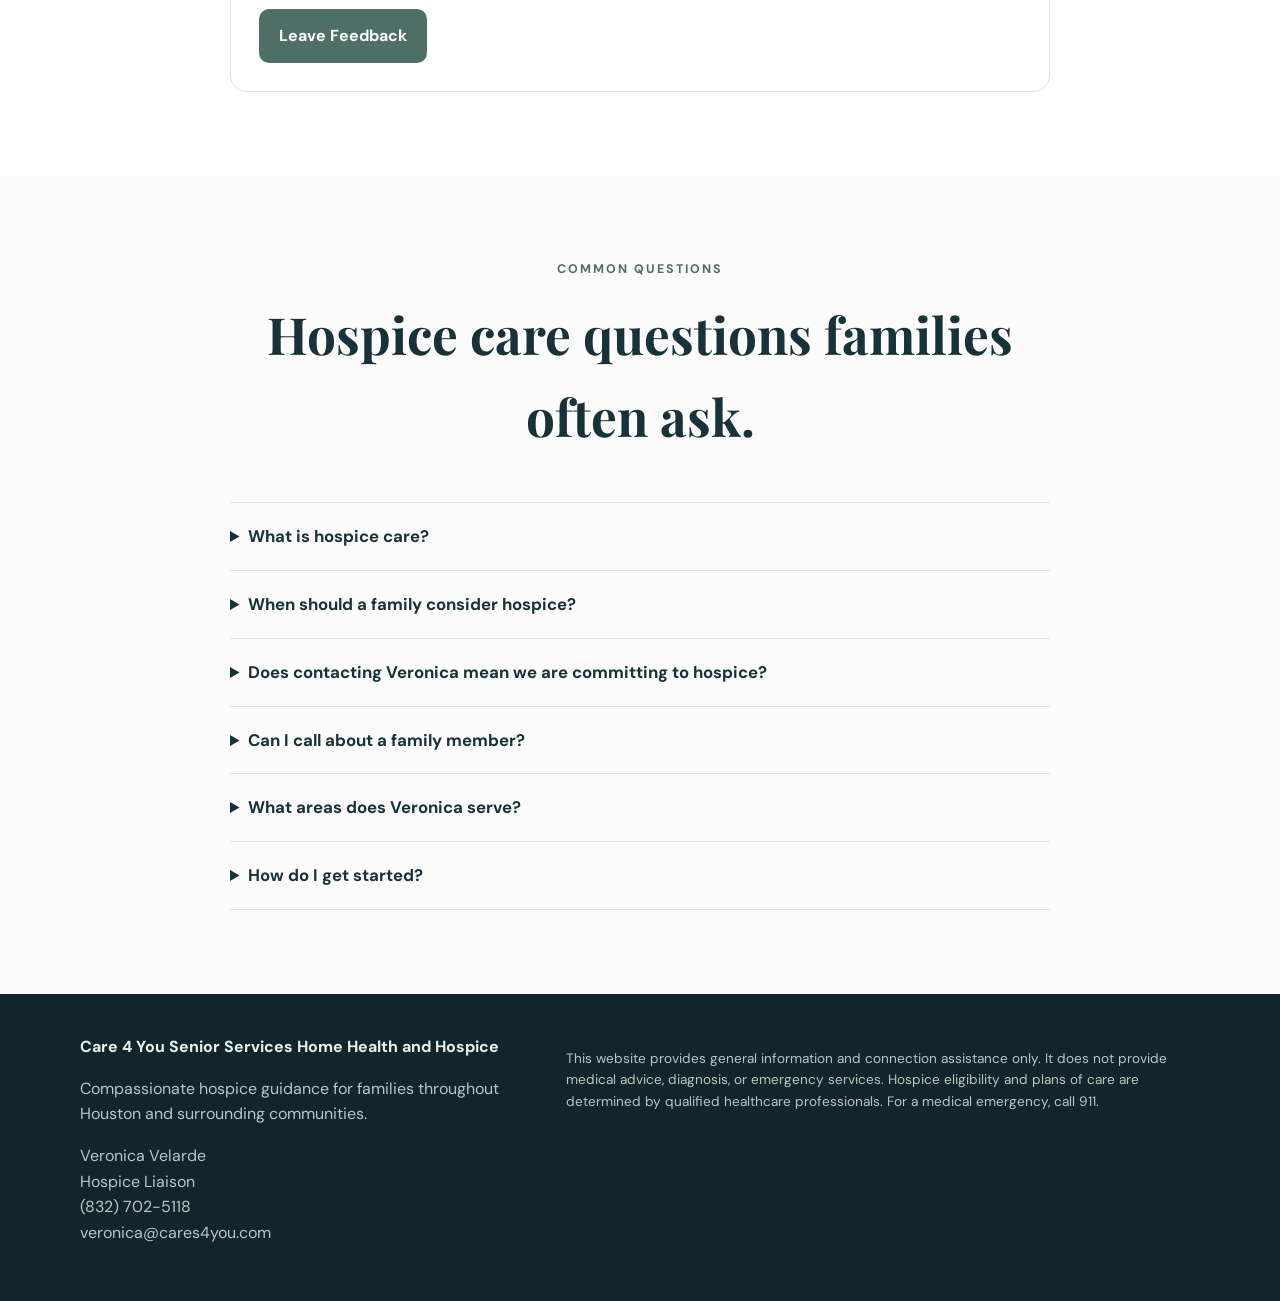
==== commit 50a37feb: "Update index.html" ====
--- a/index.html
+++ b/index.html
@@ -572,16 +572,3 @@
 
 </body>
 </html>
-Do this now
-
-After you paste it, don't change anything else yet.
-
-Click Commit changes and use:
-
-Add analytics, SEO and reviews
-
-Then wait about a minute, open Veronica's live website, and press Ctrl + F5.
-
-The website should look very similar to before, but it now has a new Reviews & Experiences section and much stronger search-engine information behind the scenes.
-
-Once that's live, our next step is to make sure Google Analytics is actually receiving your visit.
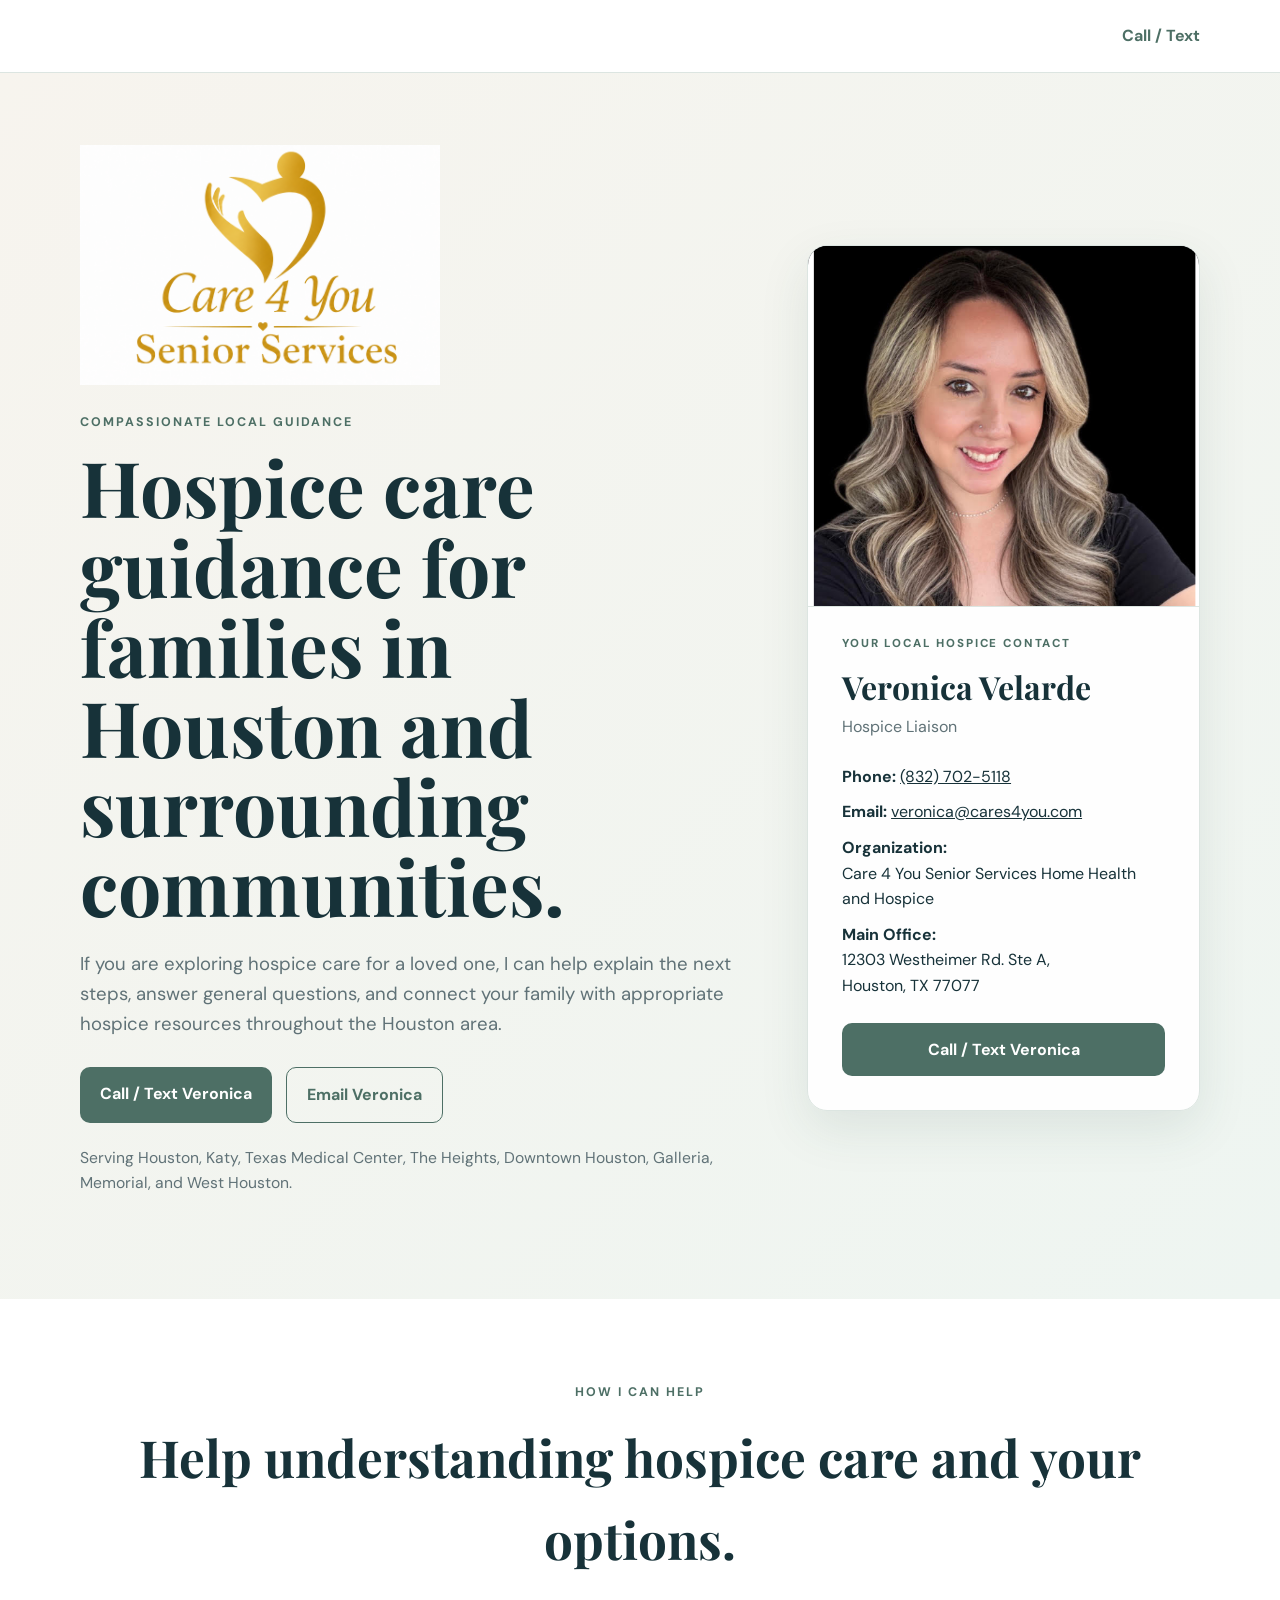
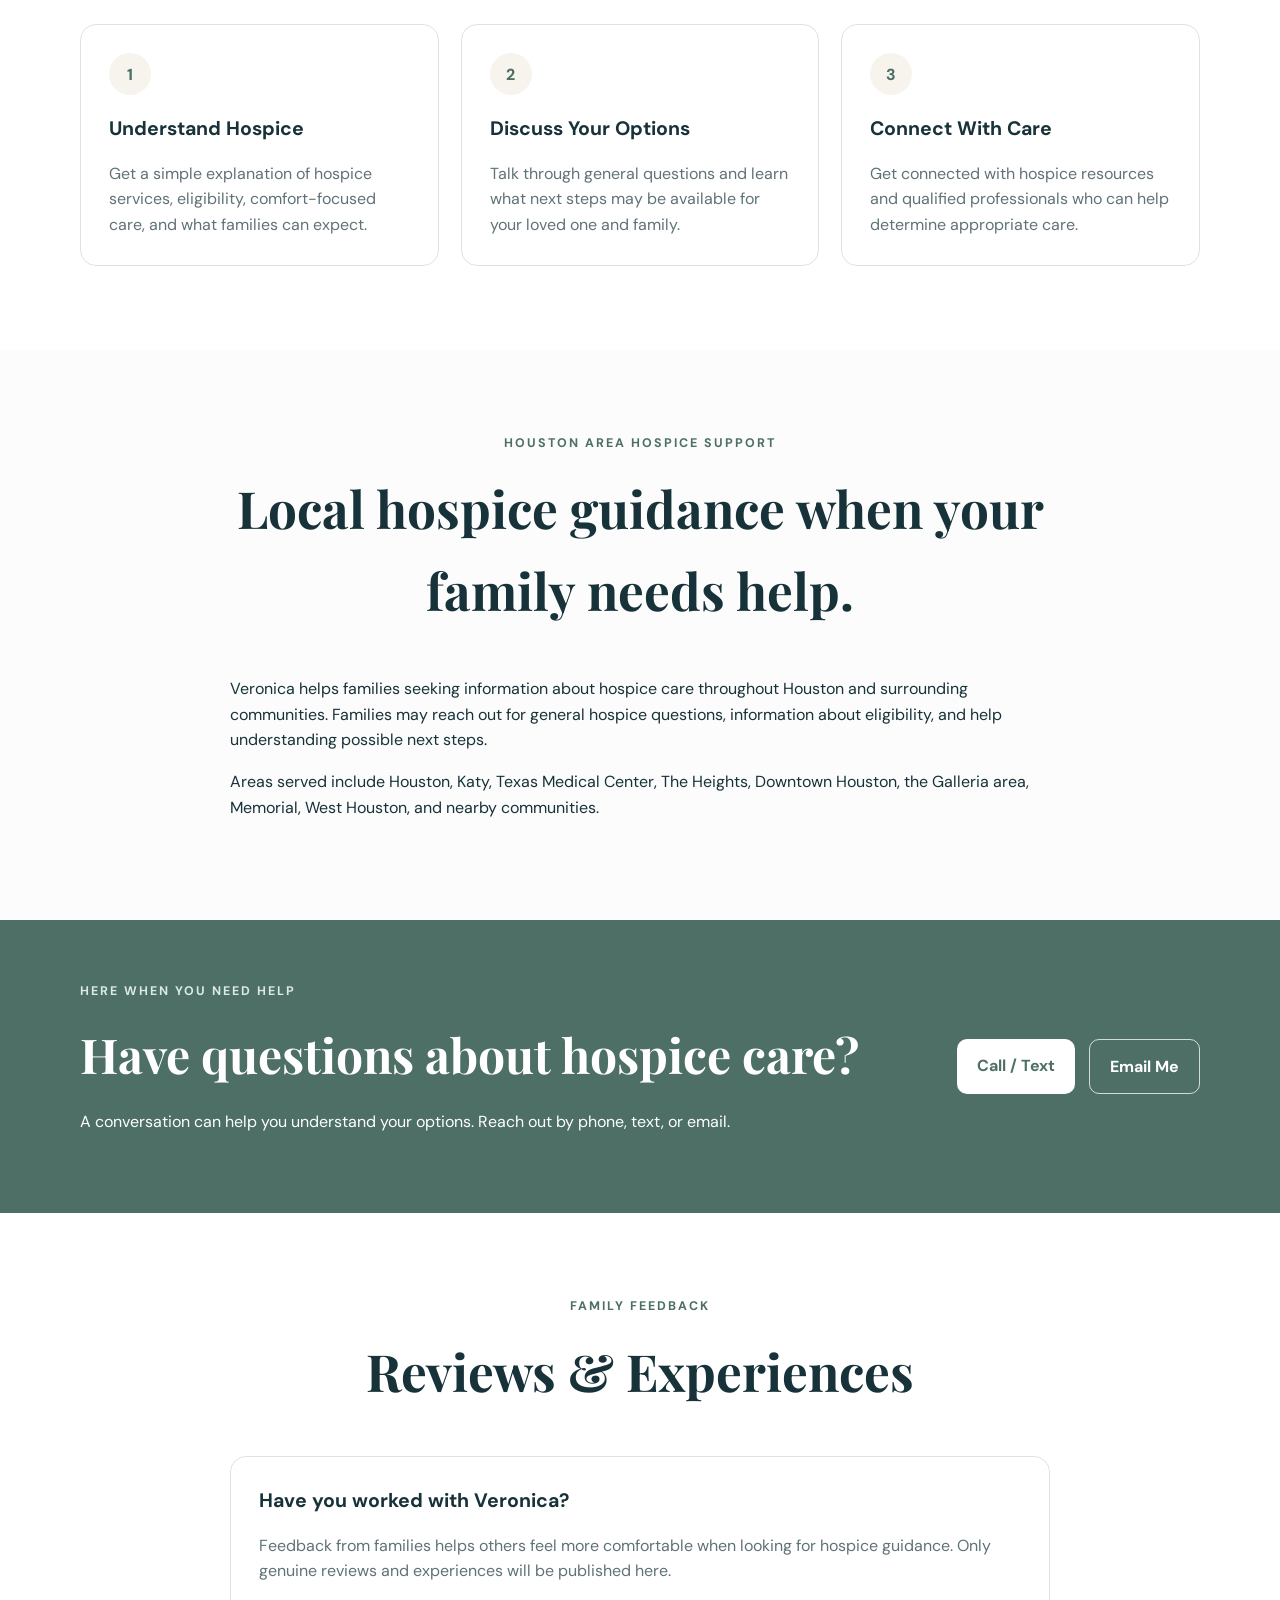
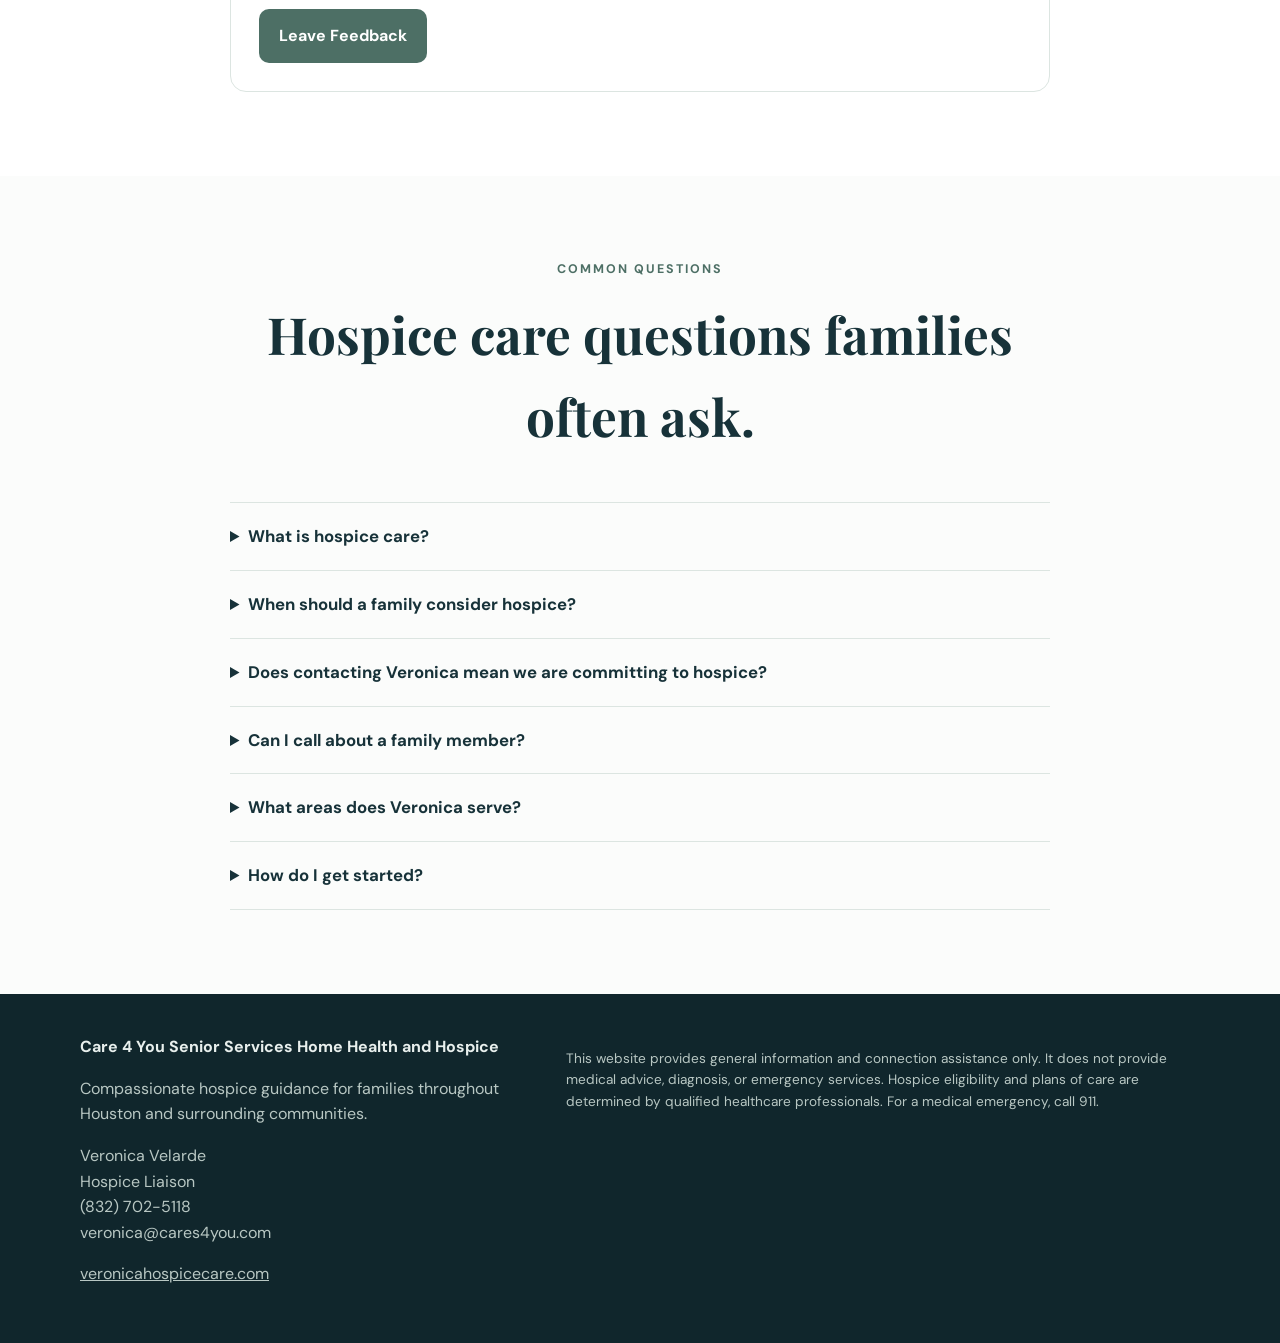
==== commit 6aacabd4: "Update index.html" ====
--- a/index.html
+++ b/index.html
@@ -25,10 +25,13 @@
 
   <link
     rel="canonical"
-    href="https://branthaynes6-afk.github.io/veronica-hospice-care/"
+    href="https://veronicahospicecare.com/"
   />
 
-  <meta property="og:title" content="Hospice Care Help in Houston & Katy | Veronica Velarde" />
+  <meta
+    property="og:title"
+    content="Hospice Care Help in Houston & Katy | Veronica Velarde"
+  />
 
   <meta
     property="og:description"
@@ -37,7 +40,7 @@
 
   <meta
     property="og:url"
-    content="https://branthaynes6-afk.github.io/veronica-hospice-care/"
+    content="https://veronicahospicecare.com/"
   />
 
   <meta property="og:type" content="website" />
@@ -61,6 +64,7 @@
         "@type": "Person",
         "name": "Veronica Velarde",
         "jobTitle": "Hospice Liaison",
+        "url": "https://veronicahospicecare.com/",
         "telephone": "+1-832-702-5118",
         "email": "veronica@cares4you.com",
         "worksFor": {
@@ -81,6 +85,7 @@
       {
         "@type": "MedicalBusiness",
         "name": "Care 4 You Senior Services Home Health and Hospice",
+        "url": "https://veronicahospicecare.com/",
         "telephone": "+1-832-702-5118",
         "email": "veronica@cares4you.com",
         "address": {
@@ -554,6 +559,12 @@
           veronica@cares4you.com
         </p>
 
+        <p>
+          <a href="https://veronicahospicecare.com/">
+            veronicahospicecare.com
+          </a>
+        </p>
+
       </div>
 
 
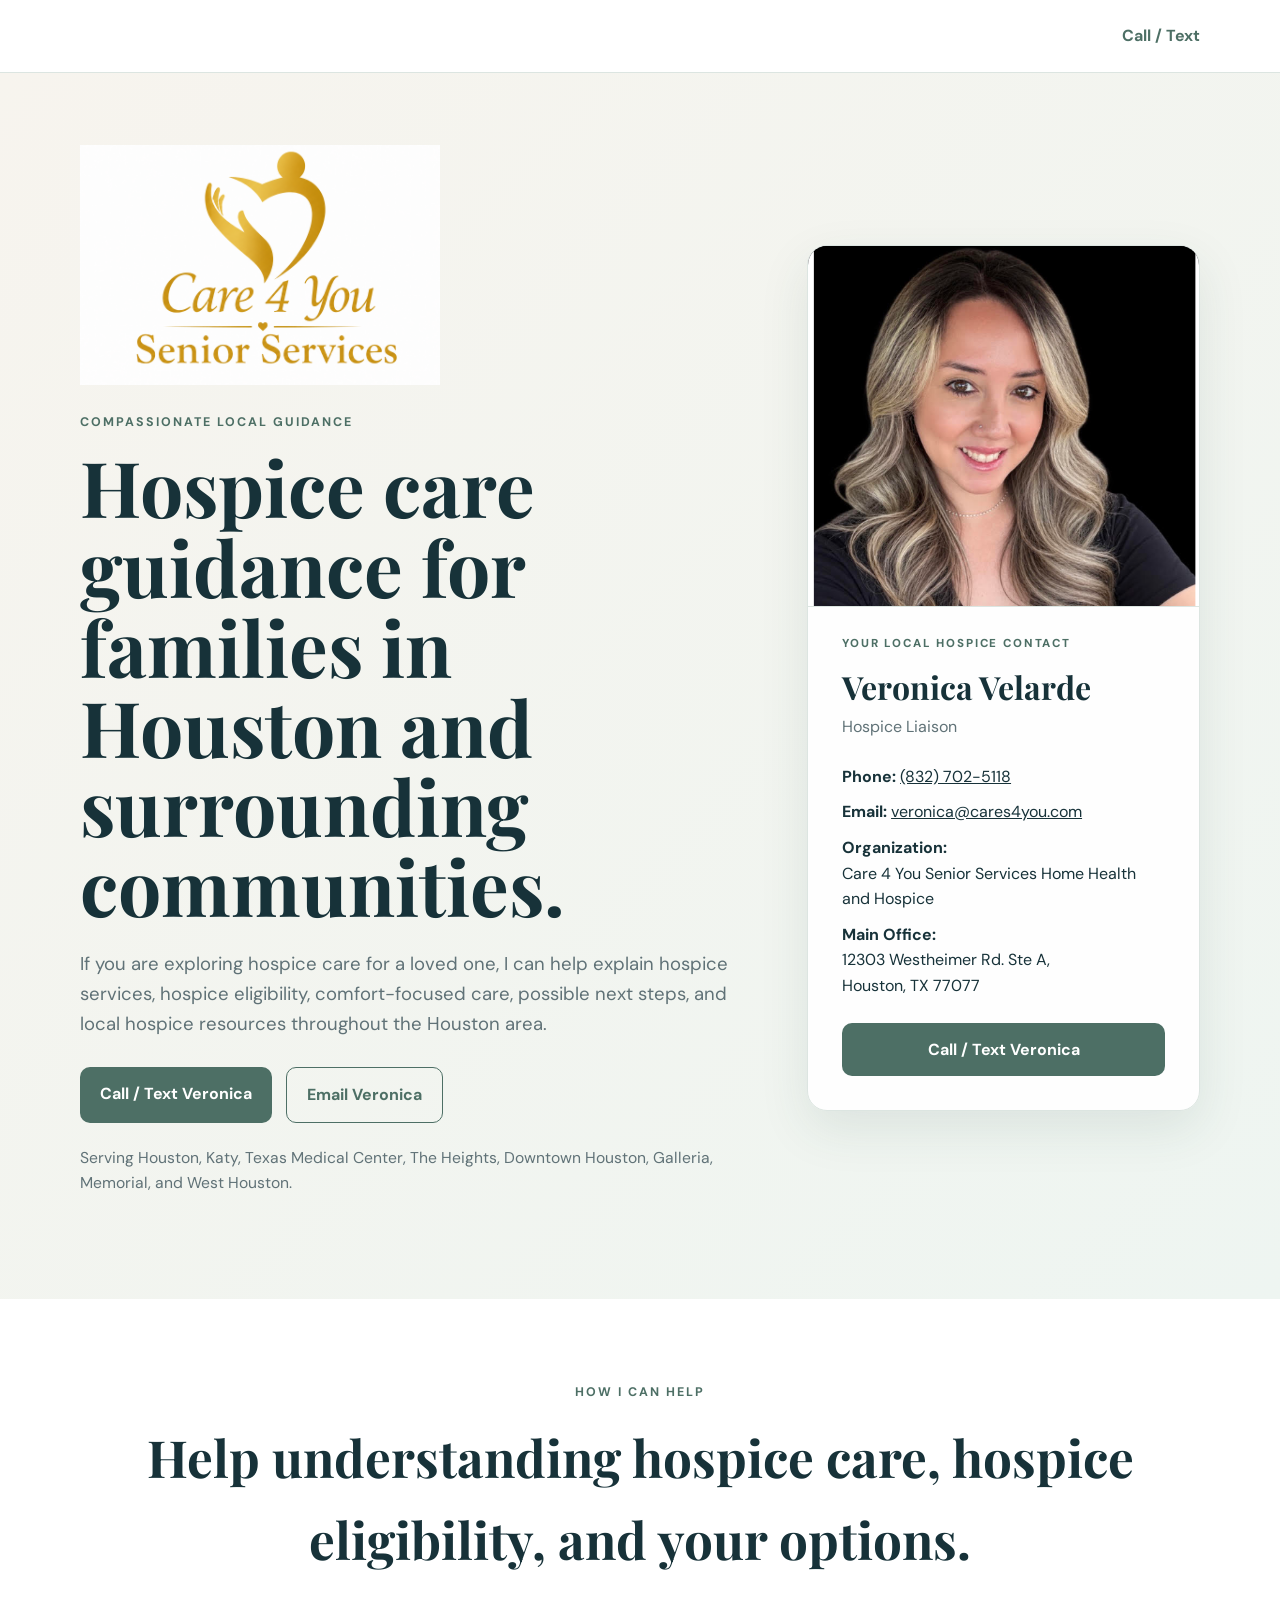
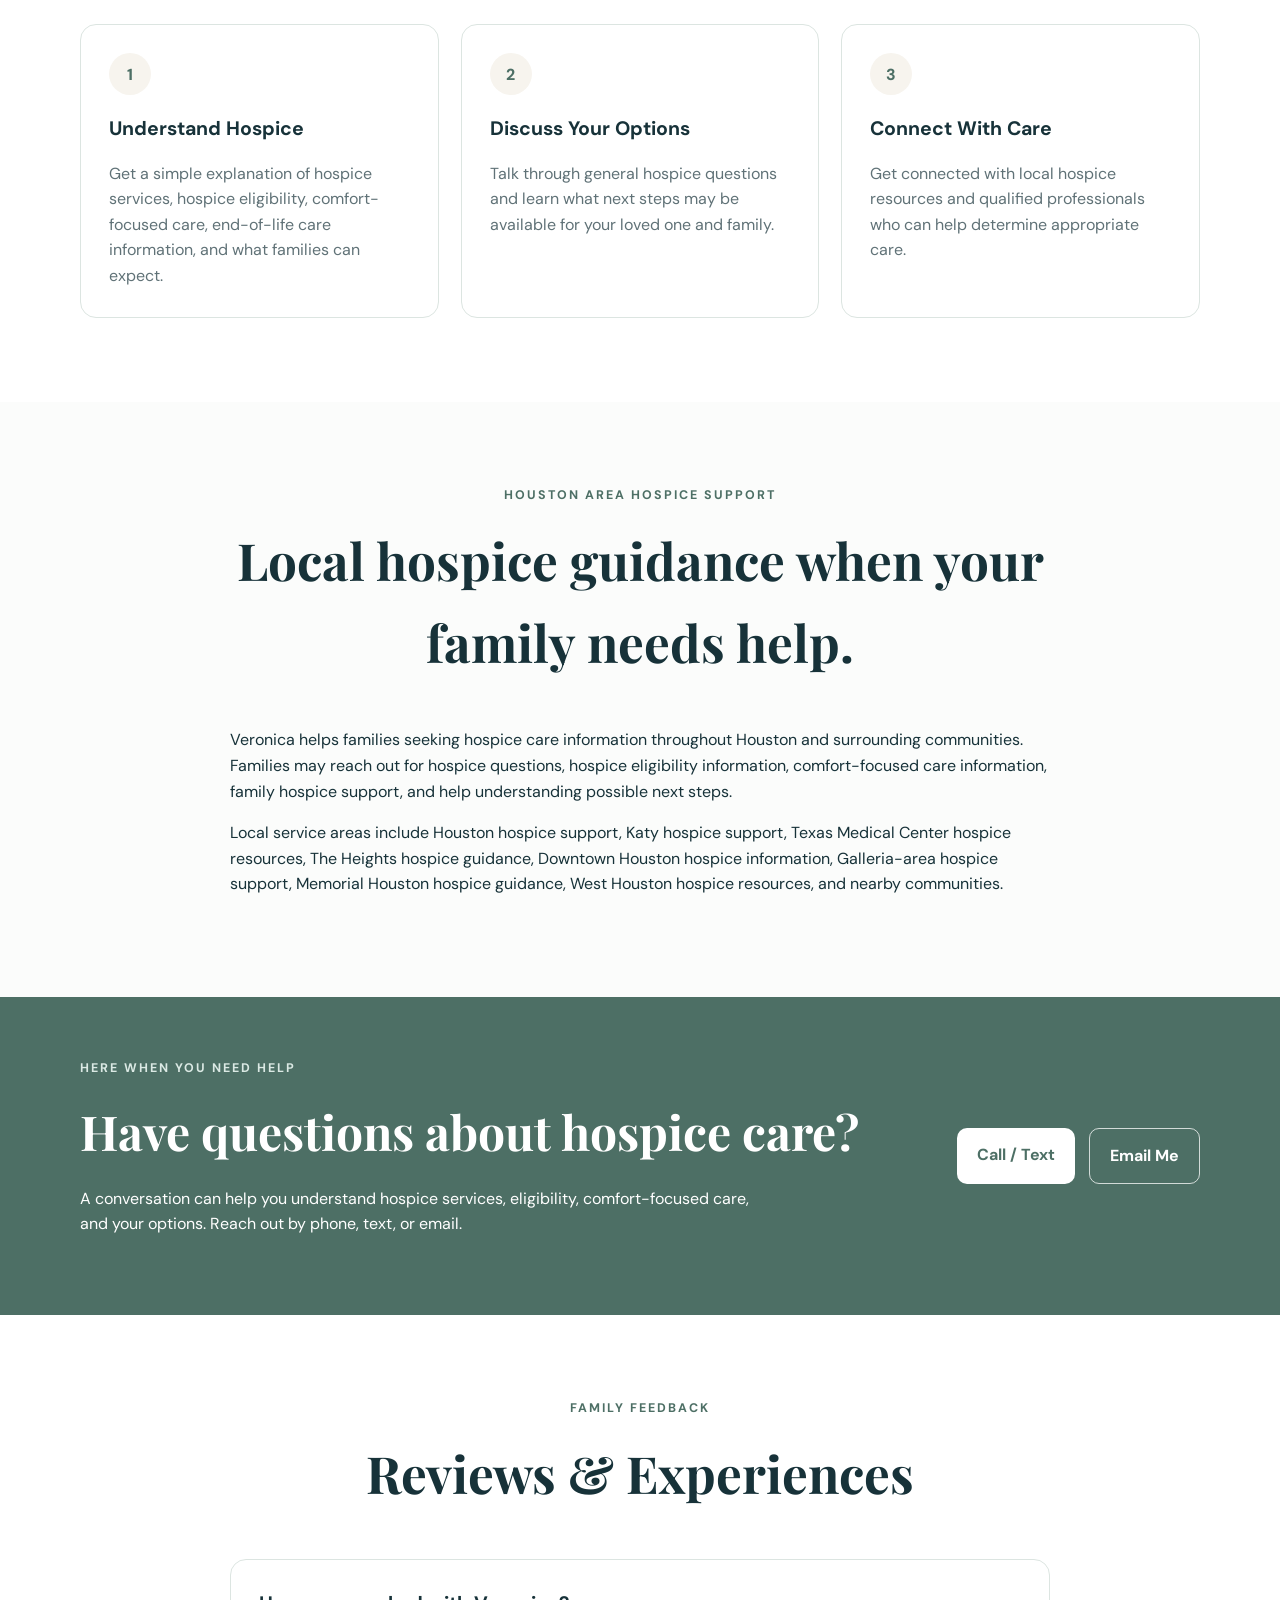
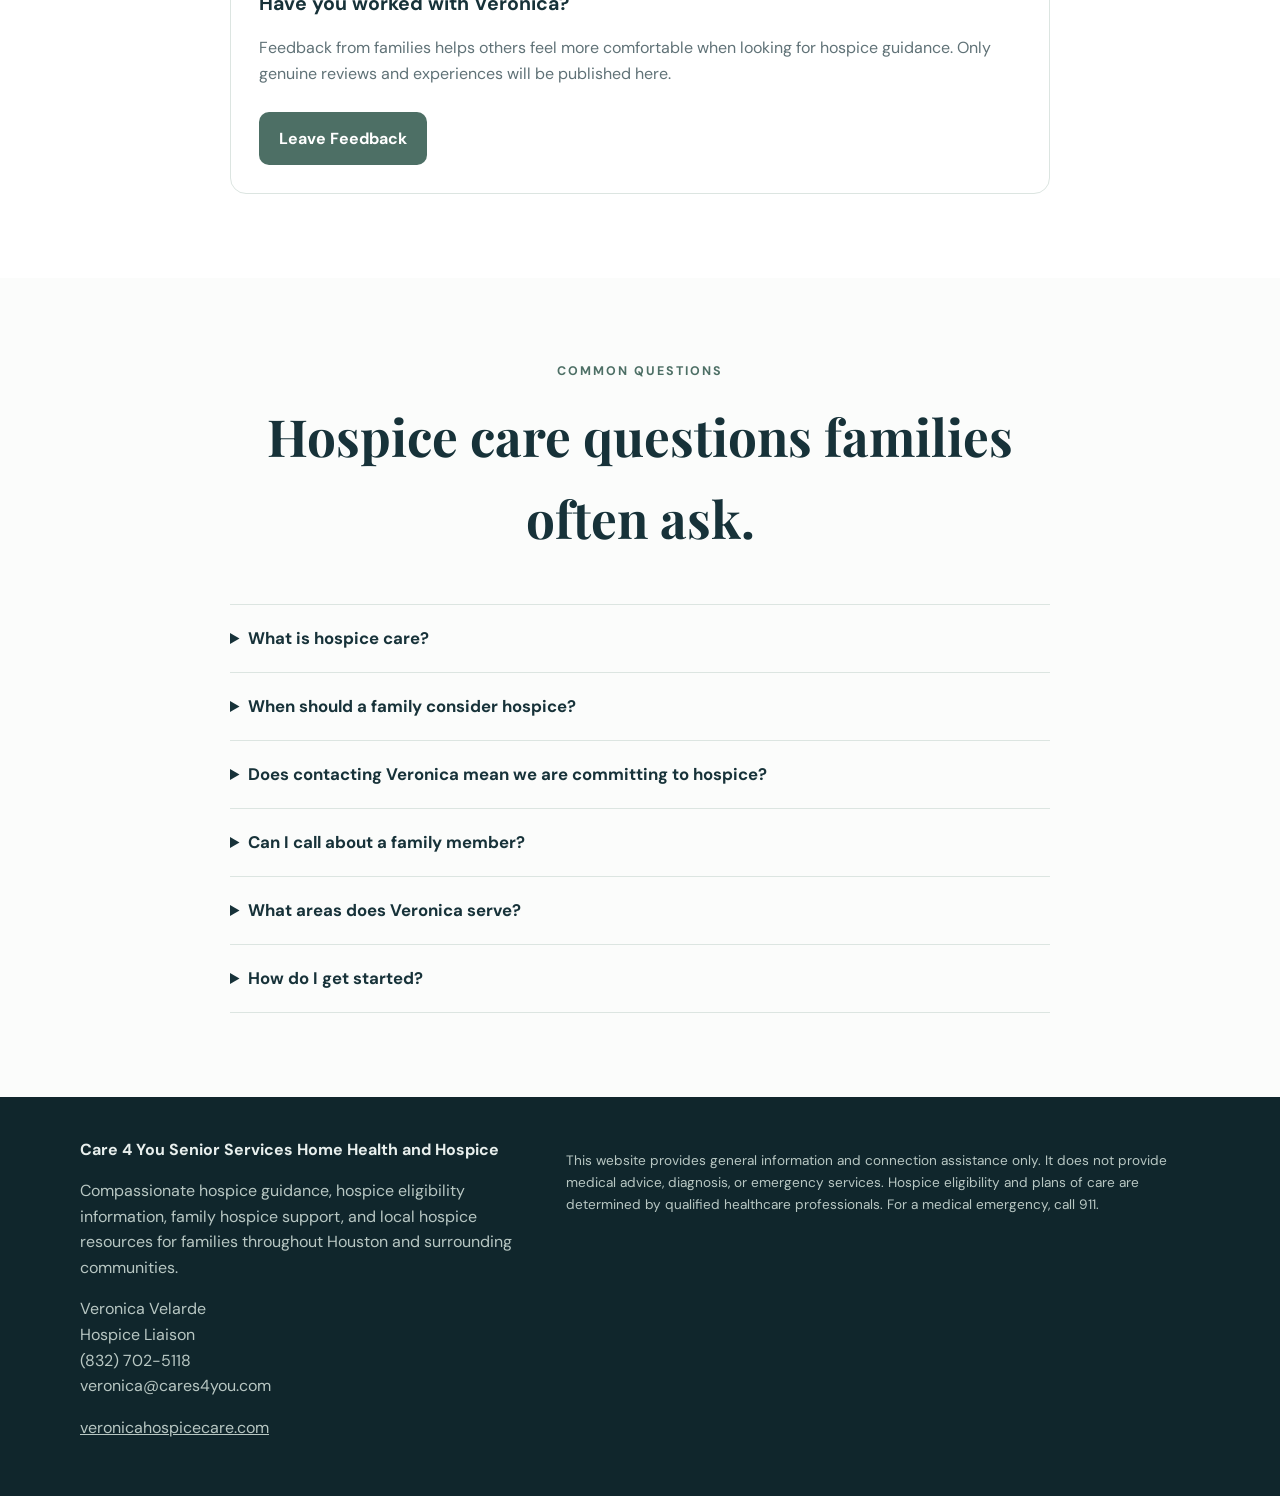
==== commit e754650c: "Strengthen hospice SEO keywords and structured data" ====
--- a/index.html
+++ b/index.html
@@ -18,7 +18,12 @@
 
   <meta
     name="description"
-    content="Contact Veronica Velarde, Hospice Liaison with Care 4 You Senior Services Home Health and Hospice. Helping families understand hospice care options in Houston, Katy, Texas Medical Center, The Heights, Downtown, Galleria, Memorial and West Houston."
+    content="Contact Veronica Velarde, Hospice Liaison with Care 4 You Senior Services Home Health and Hospice. Helping families understand hospice care options, hospice eligibility, comfort-focused care, and local hospice resources in Houston, Katy, Texas Medical Center, The Heights, Downtown, Galleria, Memorial and West Houston."
+  />
+
+  <meta
+    name="keywords"
+    content="hospice care Houston, hospice care Katy, Houston hospice, Katy hospice, hospice liaison Houston, hospice liaison Katy, hospice help Houston, hospice information Houston, hospice eligibility, hospice services, comfort-focused care, end-of-life care information, family hospice support, local hospice resources, Texas Medical Center hospice, The Heights hospice, Downtown Houston hospice, Galleria hospice, Memorial Houston hospice, West Houston hospice, Care 4 You Senior Services, Care 4 You Home Health and Hospice, Veronica Velarde hospice liaison"
   />
 
   <meta name="robots" content="index, follow" />
@@ -35,7 +40,7 @@
 
   <meta
     property="og:description"
-    content="Compassionate hospice care guidance for families throughout Houston, Katy, Memorial, The Heights, Texas Medical Center and surrounding communities."
+    content="Compassionate hospice care guidance, hospice eligibility information, and local hospice resources for families throughout Houston, Katy, Memorial, The Heights, Texas Medical Center and surrounding communities."
   />
 
   <meta
@@ -60,6 +65,31 @@
   {
     "@context": "https://schema.org",
     "@graph": [
+      {
+        "@type": "WebPage",
+        "name": "Hospice Care Help in Houston & Katy | Veronica Velarde",
+        "url": "https://veronicahospicecare.com/",
+        "description": "Local hospice care guidance, hospice eligibility information, comfort-focused care information, and hospice resources for families in Houston, Katy, Texas Medical Center, The Heights, Downtown Houston, Galleria, Memorial, West Houston and nearby communities.",
+        "keywords": [
+          "hospice care Houston",
+          "hospice care Katy",
+          "Houston hospice",
+          "Katy hospice",
+          "hospice liaison Houston",
+          "hospice eligibility",
+          "hospice services",
+          "comfort-focused care",
+          "end-of-life care information",
+          "family hospice support",
+          "local hospice resources",
+          "Texas Medical Center hospice",
+          "The Heights hospice",
+          "Downtown Houston hospice",
+          "Galleria hospice",
+          "Memorial Houston hospice",
+          "West Houston hospice"
+        ]
+      },
       {
         "@type": "Person",
         "name": "Veronica Velarde",
@@ -67,6 +97,15 @@
         "url": "https://veronicahospicecare.com/",
         "telephone": "+1-832-702-5118",
         "email": "veronica@cares4you.com",
+        "knowsAbout": [
+          "Hospice care",
+          "Hospice eligibility",
+          "Hospice services",
+          "Comfort-focused care",
+          "End-of-life care information",
+          "Family hospice support",
+          "Local hospice resources"
+        ],
         "worksFor": {
           "@type": "Organization",
           "name": "Care 4 You Senior Services Home Health and Hospice"
@@ -88,6 +127,14 @@
         "url": "https://veronicahospicecare.com/",
         "telephone": "+1-832-702-5118",
         "email": "veronica@cares4you.com",
+        "description": "Hospice care guidance and connection assistance for families seeking hospice information, eligibility guidance, comfort-focused care information, and local hospice resources in the Houston area.",
+        "serviceType": [
+          "Hospice care guidance",
+          "Hospice information",
+          "Hospice eligibility guidance",
+          "Family hospice support",
+          "Local hospice resource connection"
+        ],
         "address": {
           "@type": "PostalAddress",
           "streetAddress": "12303 Westheimer Rd. Ste A",
@@ -151,8 +198,8 @@
 
           <p class="hero-copy">
             If you are exploring hospice care for a loved one, I can help explain
-            the next steps, answer general questions, and connect your family with
-            appropriate hospice resources throughout the Houston area.
+            hospice services, hospice eligibility, comfort-focused care, possible
+            next steps, and local hospice resources throughout the Houston area.
           </p>
 
           <div class="hero-actions">
@@ -263,7 +310,7 @@
         <p class="eyebrow center">HOW I CAN HELP</p>
 
         <h2 class="section-title">
-          Help understanding hospice care and your options.
+          Help understanding hospice care, hospice eligibility, and your options.
         </h2>
 
         <div class="cards">
@@ -275,8 +322,8 @@
             <h3>Understand Hospice</h3>
 
             <p>
-              Get a simple explanation of hospice services, eligibility,
-              comfort-focused care, and what families can expect.
+              Get a simple explanation of hospice services, hospice eligibility,
+              comfort-focused care, end-of-life care information, and what families can expect.
             </p>
 
           </article>
@@ -289,7 +336,7 @@
             <h3>Discuss Your Options</h3>
 
             <p>
-              Talk through general questions and learn what next steps may
+              Talk through general hospice questions and learn what next steps may
               be available for your loved one and family.
             </p>
 
@@ -303,7 +350,7 @@
             <h3>Connect With Care</h3>
 
             <p>
-              Get connected with hospice resources and qualified professionals
+              Get connected with local hospice resources and qualified professionals
               who can help determine appropriate care.
             </p>
 
@@ -327,16 +374,18 @@
         </h2>
 
         <p>
-          Veronica helps families seeking information about hospice care
-          throughout Houston and surrounding communities. Families may reach
-          out for general hospice questions, information about eligibility,
-          and help understanding possible next steps.
+          Veronica helps families seeking hospice care information throughout Houston
+          and surrounding communities. Families may reach out for hospice questions,
+          hospice eligibility information, comfort-focused care information, family
+          hospice support, and help understanding possible next steps.
         </p>
 
         <p>
-          Areas served include Houston, Katy, Texas Medical Center,
-          The Heights, Downtown Houston, the Galleria area, Memorial,
-          West Houston, and nearby communities.
+          Local service areas include Houston hospice support, Katy hospice support,
+          Texas Medical Center hospice resources, The Heights hospice guidance,
+          Downtown Houston hospice information, Galleria-area hospice support,
+          Memorial Houston hospice guidance, West Houston hospice resources, and
+          nearby communities.
         </p>
 
       </div>
@@ -358,8 +407,8 @@
           </h2>
 
           <p>
-            A conversation can help you understand your options.
-            Reach out by phone, text, or email.
+            A conversation can help you understand hospice services, eligibility,
+            comfort-focused care, and your options. Reach out by phone, text, or email.
           </p>
 
         </div>
@@ -464,7 +513,7 @@
             Families often begin asking about hospice when a serious illness
             is progressing and the focus of care may be shifting toward
             comfort and quality of life. A qualified hospice team determines
-            eligibility.
+            hospice eligibility.
           </p>
 
         </details>
@@ -477,7 +526,7 @@
           </summary>
 
           <p>
-            No. Reaching out is simply a way to ask questions and understand
+            No. Reaching out is simply a way to ask hospice questions and understand
             available options. A qualified hospice team determines eligibility
             and develops any plan of care.
           </p>
@@ -492,7 +541,7 @@
           </summary>
 
           <p>
-            Yes. You can reach out with general questions. Please avoid sending
+            Yes. You can reach out with general hospice questions. Please avoid sending
             sensitive medical information through regular email or text unless
             you have been directed to a secure method.
           </p>
@@ -523,8 +572,8 @@
 
           <p>
             Call or text Veronica at (832) 702-5118 or email
-            veronica@cares4you.com to ask general questions and learn
-            about possible next steps.
+            veronica@cares4you.com to ask general hospice questions and learn
+            about possible next steps and local hospice resources.
           </p>
 
         </details>
@@ -548,8 +597,9 @@
         </strong>
 
         <p>
-          Compassionate hospice guidance for families throughout
-          Houston and surrounding communities.
+          Compassionate hospice guidance, hospice eligibility information,
+          family hospice support, and local hospice resources for families
+          throughout Houston and surrounding communities.
         </p>
 
         <p>
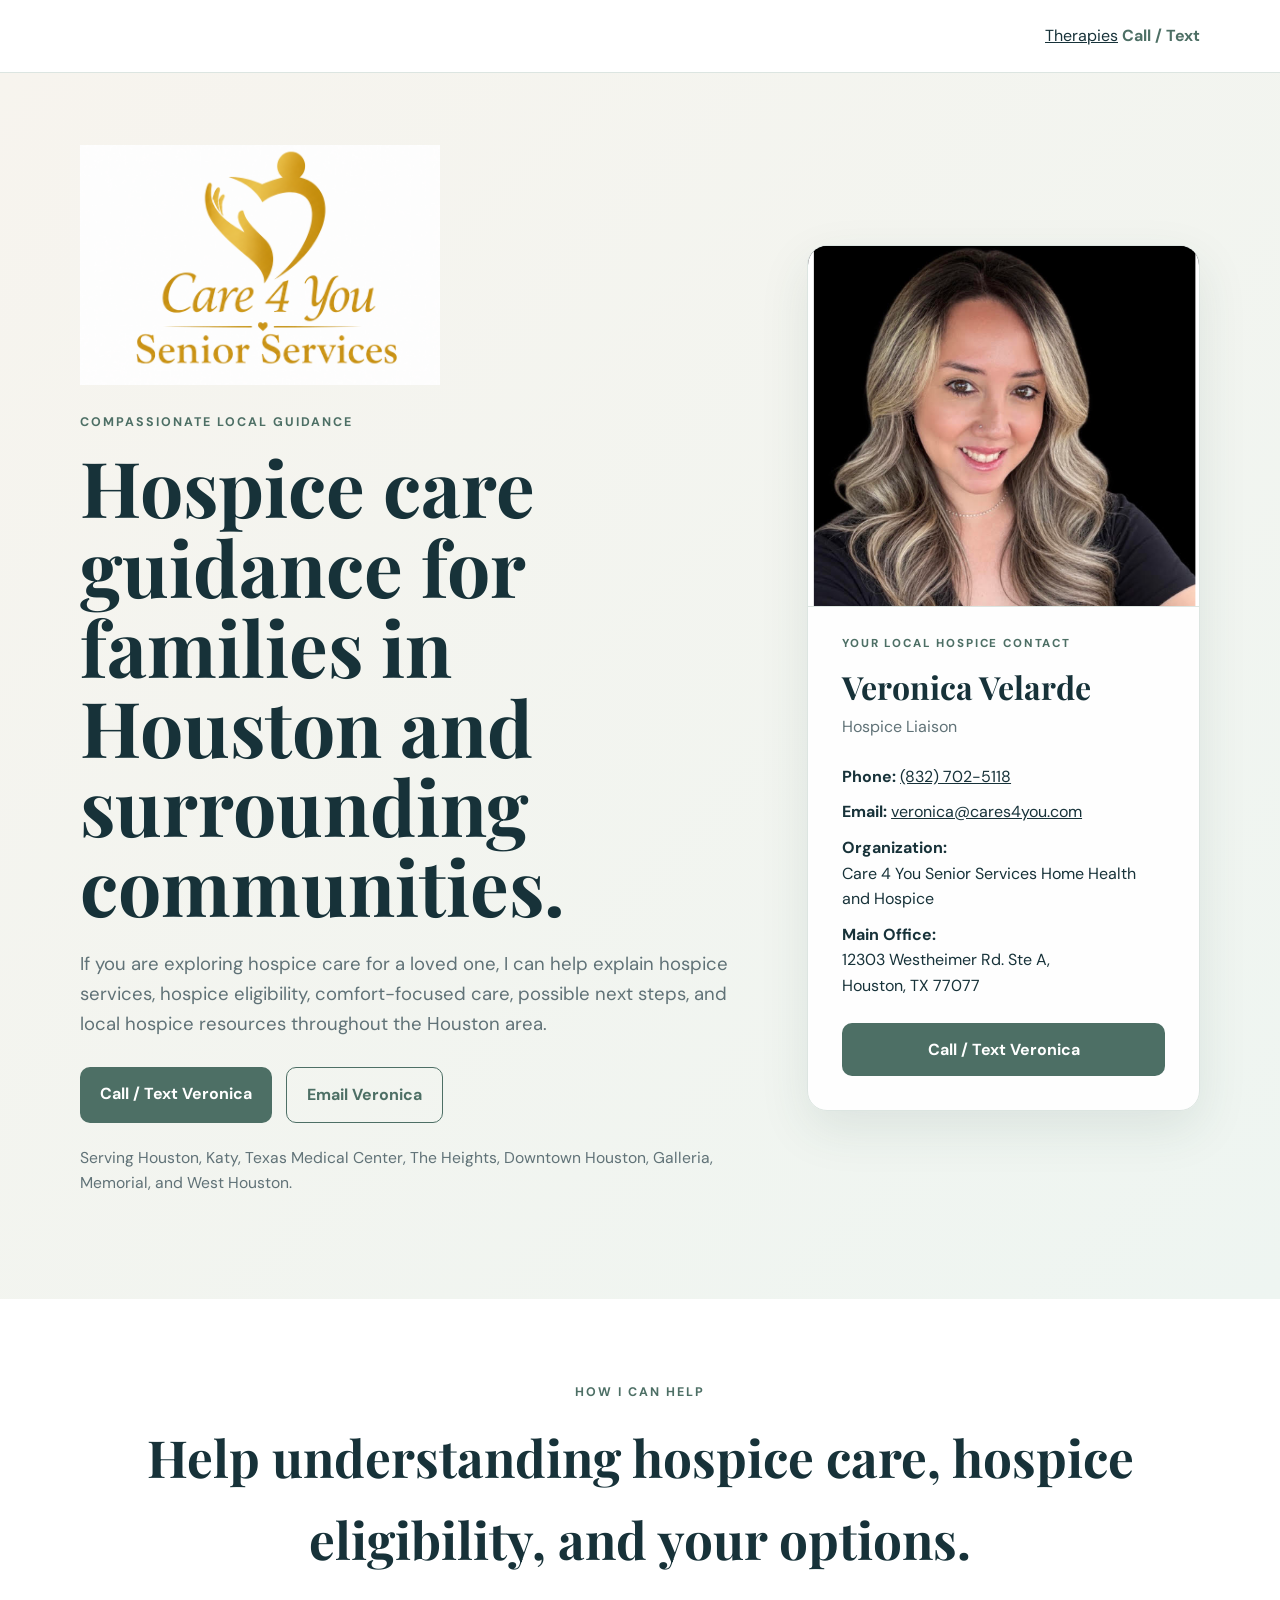
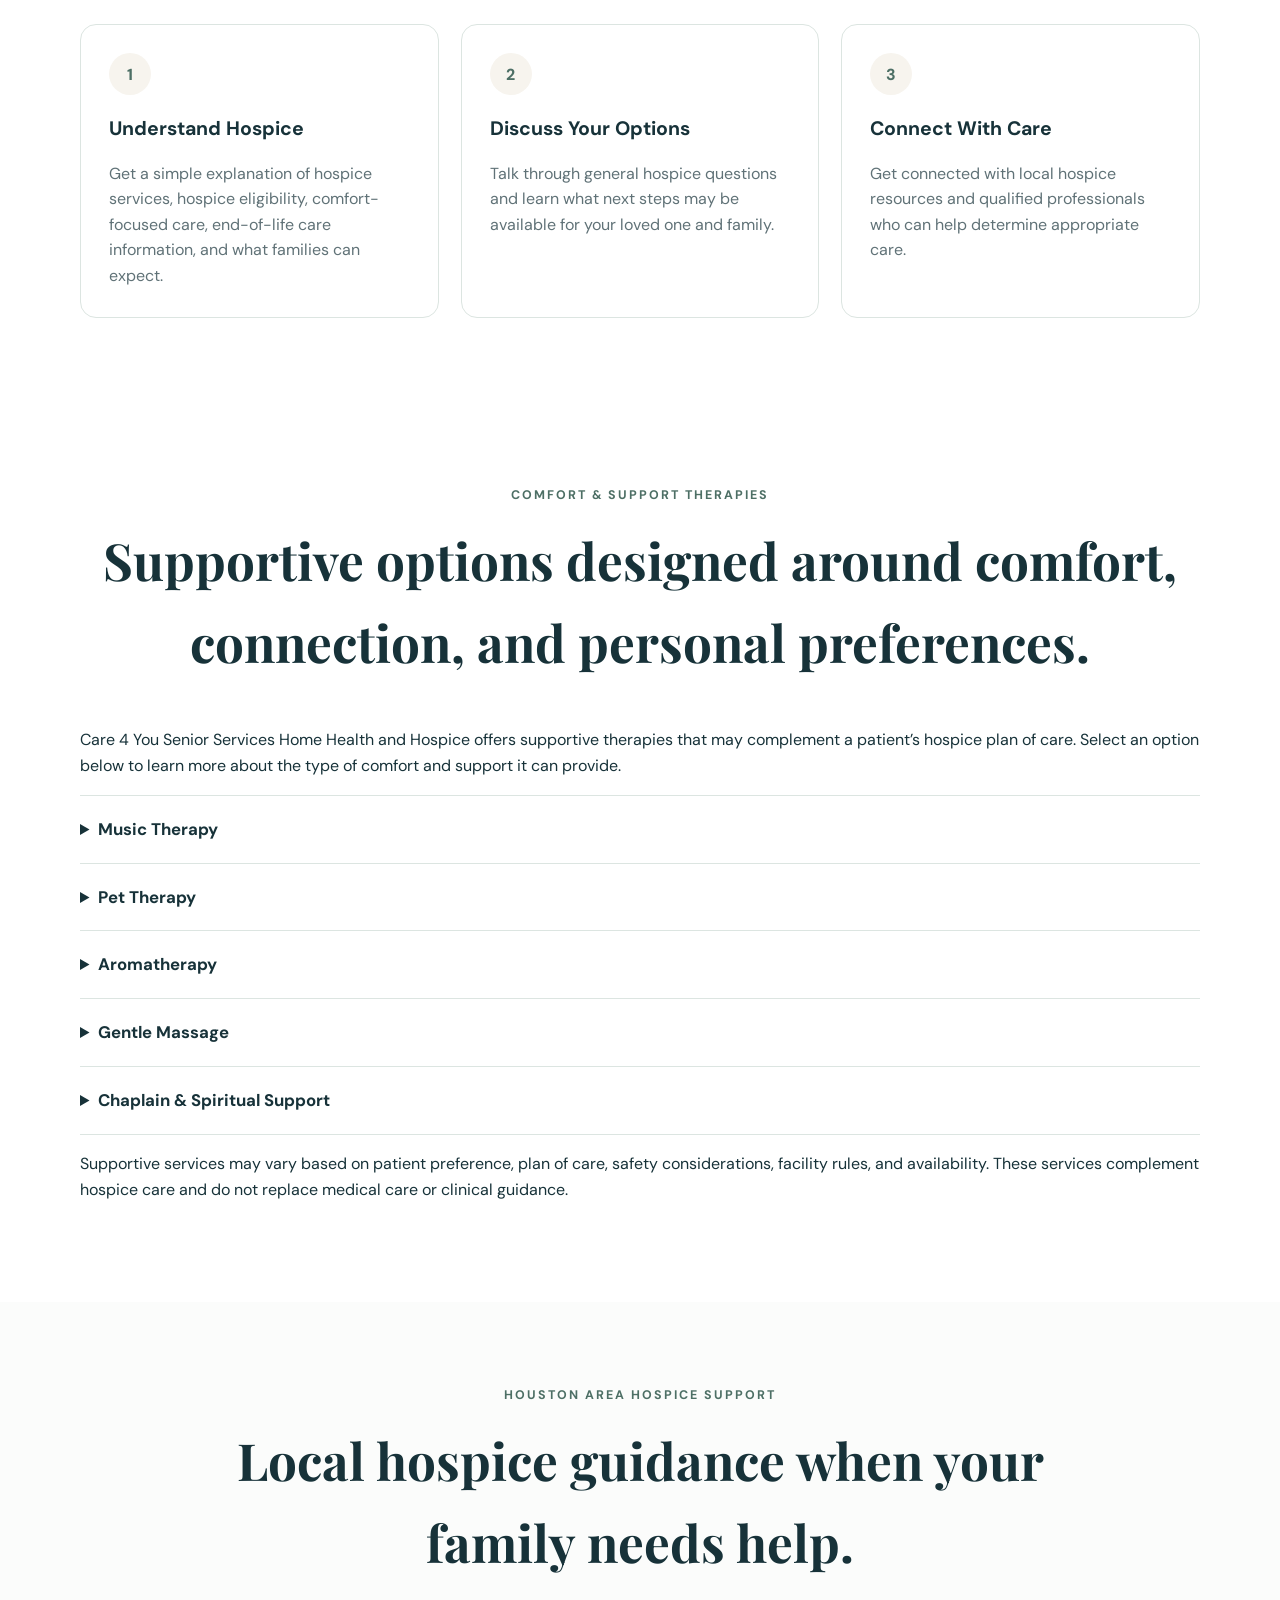
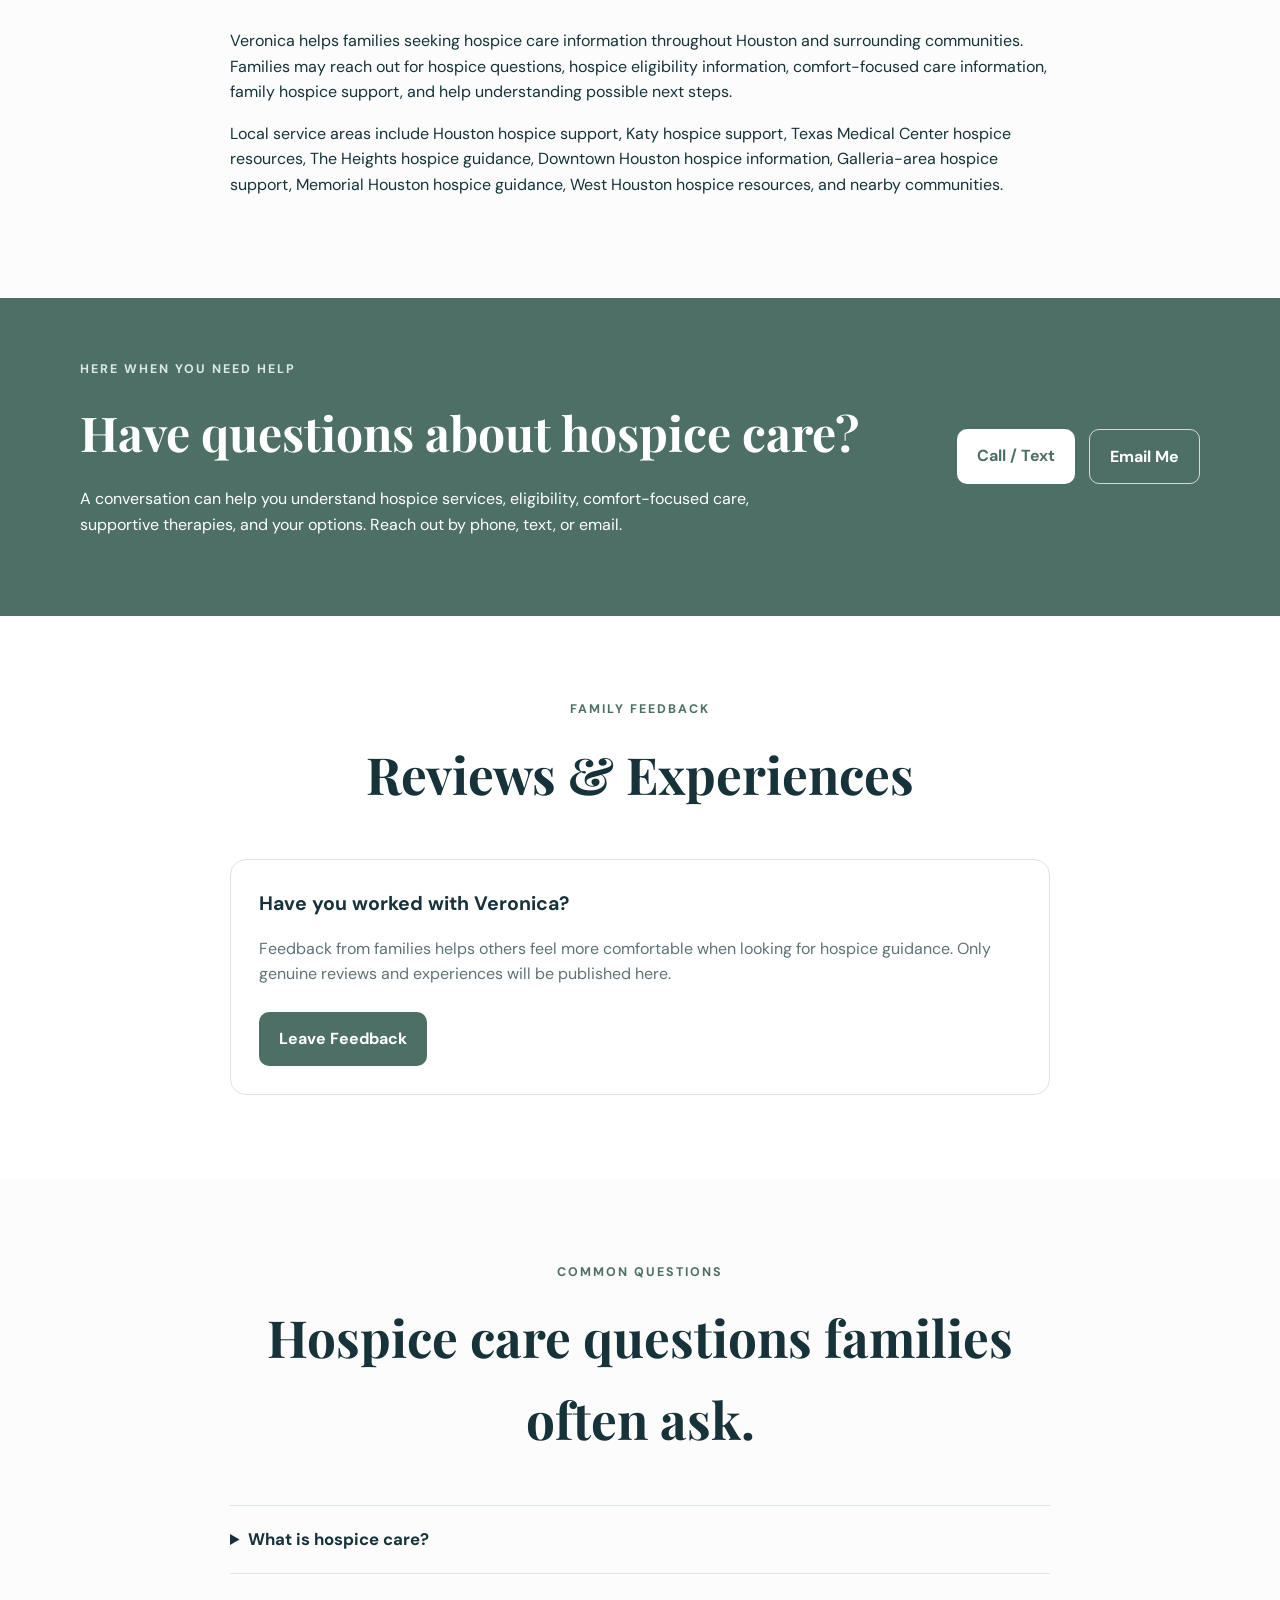
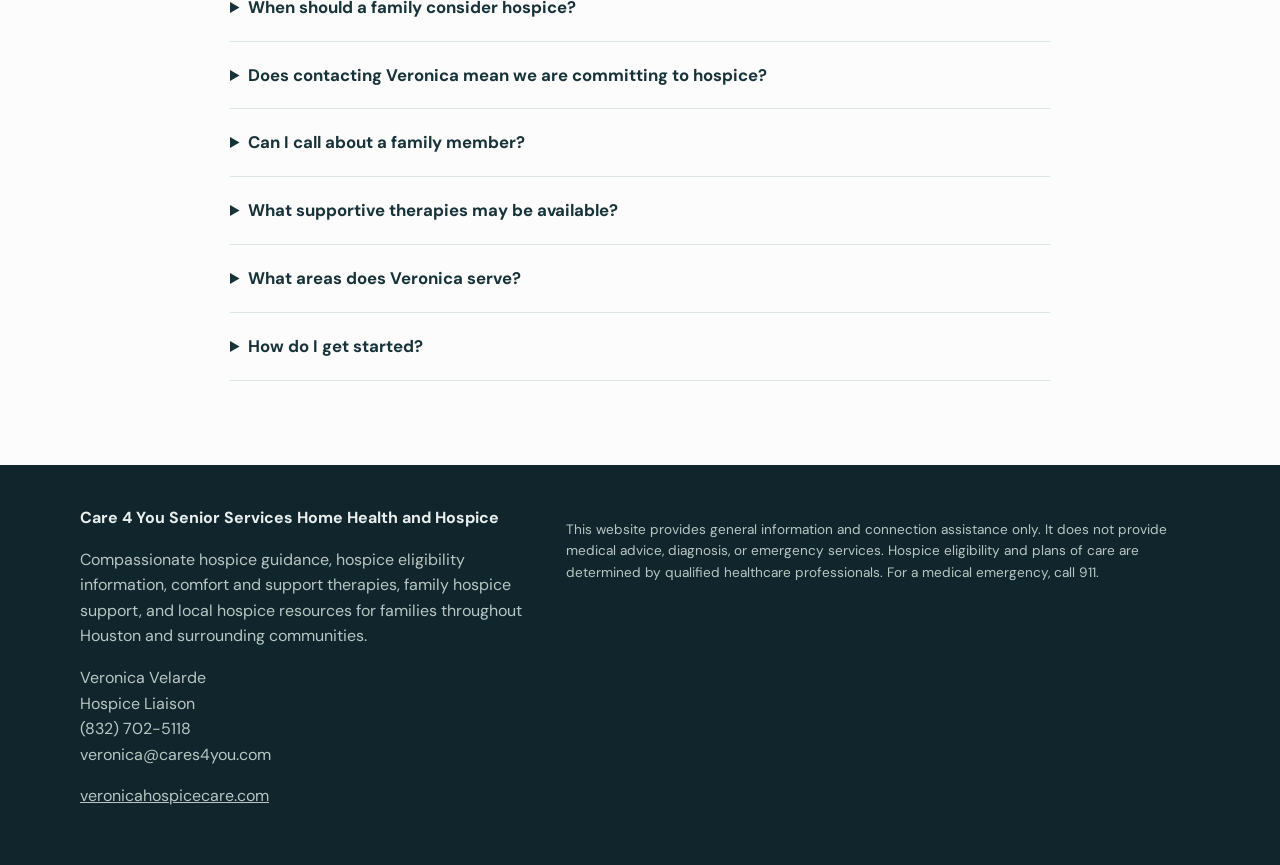
==== commit 91385976: "Add comfort and support therapies section" ====
--- a/index.html
+++ b/index.html
@@ -18,12 +18,12 @@
 
   <meta
     name="description"
-    content="Contact Veronica Velarde, Hospice Liaison with Care 4 You Senior Services Home Health and Hospice. Helping families understand hospice care options, hospice eligibility, comfort-focused care, and local hospice resources in Houston, Katy, Texas Medical Center, The Heights, Downtown, Galleria, Memorial and West Houston."
+    content="Contact Veronica Velarde, Hospice Liaison with Care 4 You Senior Services Home Health and Hospice. Helping families understand hospice care options, hospice eligibility, comfort-focused care, supportive therapies, spiritual support, and local hospice resources in Houston and Katy."
   />
 
   <meta
     name="keywords"
-    content="hospice care Houston, hospice care Katy, Houston hospice, Katy hospice, hospice liaison Houston, hospice liaison Katy, hospice help Houston, hospice information Houston, hospice eligibility, hospice services, comfort-focused care, end-of-life care information, family hospice support, local hospice resources, Texas Medical Center hospice, The Heights hospice, Downtown Houston hospice, Galleria hospice, Memorial Houston hospice, West Houston hospice, Care 4 You Senior Services, Care 4 You Home Health and Hospice, Veronica Velarde hospice liaison"
+    content="hospice care Houston, hospice care Katy, Houston hospice, Katy hospice, hospice liaison Houston, hospice liaison Katy, hospice help Houston, hospice information Houston, hospice eligibility, hospice services, comfort-focused care, end-of-life care information, family hospice support, local hospice resources, hospice music therapy, hospice pet therapy, hospice aromatherapy, hospice gentle massage, hospice chaplain services, hospice spiritual support, Texas Medical Center hospice, The Heights hospice, Downtown Houston hospice, Galleria hospice, Memorial Houston hospice, West Houston hospice, Care 4 You Senior Services, Care 4 You Home Health and Hospice, Veronica Velarde hospice liaison"
   />
 
   <meta name="robots" content="index, follow" />
@@ -40,7 +40,7 @@
 
   <meta
     property="og:description"
-    content="Compassionate hospice care guidance, hospice eligibility information, and local hospice resources for families throughout Houston, Katy, Memorial, The Heights, Texas Medical Center and surrounding communities."
+    content="Compassionate hospice care guidance, hospice eligibility information, comfort and support therapies, and local hospice resources for families throughout Houston and Katy."
   />
 
   <meta
@@ -69,7 +69,7 @@
         "@type": "WebPage",
         "name": "Hospice Care Help in Houston & Katy | Veronica Velarde",
         "url": "https://veronicahospicecare.com/",
-        "description": "Local hospice care guidance, hospice eligibility information, comfort-focused care information, and hospice resources for families in Houston, Katy, Texas Medical Center, The Heights, Downtown Houston, Galleria, Memorial, West Houston and nearby communities.",
+        "description": "Local hospice care guidance, hospice eligibility information, comfort-focused care information, supportive therapies, spiritual support, and hospice resources for families in Houston, Katy, Texas Medical Center, The Heights, Downtown Houston, Galleria, Memorial, West Houston and nearby communities.",
         "keywords": [
           "hospice care Houston",
           "hospice care Katy",
@@ -79,7 +79,12 @@
           "hospice eligibility",
           "hospice services",
           "comfort-focused care",
-          "end-of-life care information",
+          "hospice music therapy",
+          "hospice pet therapy",
+          "hospice aromatherapy",
+          "hospice gentle massage",
+          "hospice chaplain services",
+          "hospice spiritual support",
           "family hospice support",
           "local hospice resources",
           "Texas Medical Center hospice",
@@ -102,6 +107,11 @@
           "Hospice eligibility",
           "Hospice services",
           "Comfort-focused care",
+          "Music therapy in hospice",
+          "Pet therapy in hospice",
+          "Aromatherapy in hospice",
+          "Gentle comfort massage",
+          "Chaplain and spiritual support",
           "End-of-life care information",
           "Family hospice support",
           "Local hospice resources"
@@ -127,12 +137,17 @@
         "url": "https://veronicahospicecare.com/",
         "telephone": "+1-832-702-5118",
         "email": "veronica@cares4you.com",
-        "description": "Hospice care guidance and connection assistance for families seeking hospice information, eligibility guidance, comfort-focused care information, and local hospice resources in the Houston area.",
+        "description": "Hospice care guidance and connection assistance for families seeking hospice information, eligibility guidance, comfort-focused care, supportive therapies, spiritual support, and local hospice resources in the Houston area.",
         "serviceType": [
           "Hospice care guidance",
           "Hospice information",
           "Hospice eligibility guidance",
           "Family hospice support",
+          "Music therapy",
+          "Pet therapy",
+          "Aromatherapy",
+          "Gentle comfort massage",
+          "Chaplain and spiritual support",
           "Local hospice resource connection"
         ],
         "address": {
@@ -166,13 +181,16 @@
     <div class="container nav">
       <div class="brand"></div>
 
-      <a
-        class="nav-call"
-        href="tel:+18327025118"
-        onclick="gtag('event','phone_click',{'event_category':'contact'});"
-      >
-        Call / Text
-      </a>
+      <div class="nav-links">
+        <a class="nav-link" href="#therapies">Therapies</a>
+        <a
+          class="nav-call"
+          href="tel:+18327025118"
+          onclick="gtag('event','phone_click',{'event_category':'contact'});"
+        >
+          Call / Text
+        </a>
+      </div>
     </div>
   </header>
 
@@ -362,6 +380,81 @@
     </section>
 
 
+    <!-- COMFORT & SUPPORT THERAPIES -->
+    <section class="section therapy-section" id="therapies">
+      <div class="container">
+
+        <p class="eyebrow center">COMFORT & SUPPORT THERAPIES</p>
+
+        <h2 class="section-title">
+          Supportive options designed around comfort, connection, and personal preferences.
+        </h2>
+
+        <p class="section-intro">
+          Care 4 You Senior Services Home Health and Hospice offers supportive therapies
+          that may complement a patient’s hospice plan of care. Select an option below
+          to learn more about the type of comfort and support it can provide.
+        </p>
+
+        <div class="therapy-grid">
+
+          <details class="therapy-card">
+            <summary>Music Therapy</summary>
+            <p>
+              Music-based support may use familiar songs, listening, singing, or other
+              appropriate musical experiences to encourage relaxation, connection,
+              expression, and meaningful moments for patients and families.
+            </p>
+          </details>
+
+          <details class="therapy-card">
+            <summary>Pet Therapy</summary>
+            <p>
+              Animal-assisted visits may offer companionship, gentle interaction, and
+              comforting moments for patients who enjoy animals, when appropriate for
+              the patient, care setting, and plan of care.
+            </p>
+          </details>
+
+          <details class="therapy-card">
+            <summary>Aromatherapy</summary>
+            <p>
+              When appropriate, approved gentle scents may be used to help create a
+              calm and comforting environment. Aromatherapy is considered only when
+              suitable for the patient’s preferences, sensitivities, and care plan.
+            </p>
+          </details>
+
+          <details class="therapy-card">
+            <summary>Gentle Massage</summary>
+            <p>
+              Light, comfort-focused massage or gentle touch may be offered to promote
+              relaxation and comfort when permitted by the patient’s condition, care
+              plan, preferences, and care setting.
+            </p>
+          </details>
+
+          <details class="therapy-card">
+            <summary>Chaplain & Spiritual Support</summary>
+            <p>
+              Chaplain and spiritual support can provide a respectful space for prayer,
+              reflection, conversation, emotional support, or faith-based guidance in
+              keeping with the patient’s beliefs and wishes, when requested or permitted.
+            </p>
+          </details>
+
+        </div>
+
+        <p class="therapy-note">
+          Supportive services may vary based on patient preference, plan of care,
+          safety considerations, facility rules, and availability. These services
+          complement hospice care and do not replace medical care or clinical guidance.
+        </p>
+
+      </div>
+    </section>
+
+
     <!-- LOCAL SERVICE AREA -->
     <section class="section faq-section">
 
@@ -408,7 +501,8 @@
 
           <p>
             A conversation can help you understand hospice services, eligibility,
-            comfort-focused care, and your options. Reach out by phone, text, or email.
+            comfort-focused care, supportive therapies, and your options. Reach out
+            by phone, text, or email.
           </p>
 
         </div>
@@ -552,6 +646,21 @@
         <details>
 
           <summary>
+            What supportive therapies may be available?
+          </summary>
+
+          <p>
+            Depending on the patient’s preferences, plan of care, safety considerations,
+            facility rules, and availability, supportive options may include music therapy,
+            pet therapy, aromatherapy, gentle massage, and chaplain or spiritual support.
+          </p>
+
+        </details>
+
+
+        <details>
+
+          <summary>
             What areas does Veronica serve?
           </summary>
 
@@ -598,8 +707,8 @@
 
         <p>
           Compassionate hospice guidance, hospice eligibility information,
-          family hospice support, and local hospice resources for families
-          throughout Houston and surrounding communities.
+          comfort and support therapies, family hospice support, and local
+          hospice resources for families throughout Houston and surrounding communities.
         </p>
 
         <p>
@@ -632,4 +741,4 @@
   </footer>
 
 </body>
-</html>
+</html>
